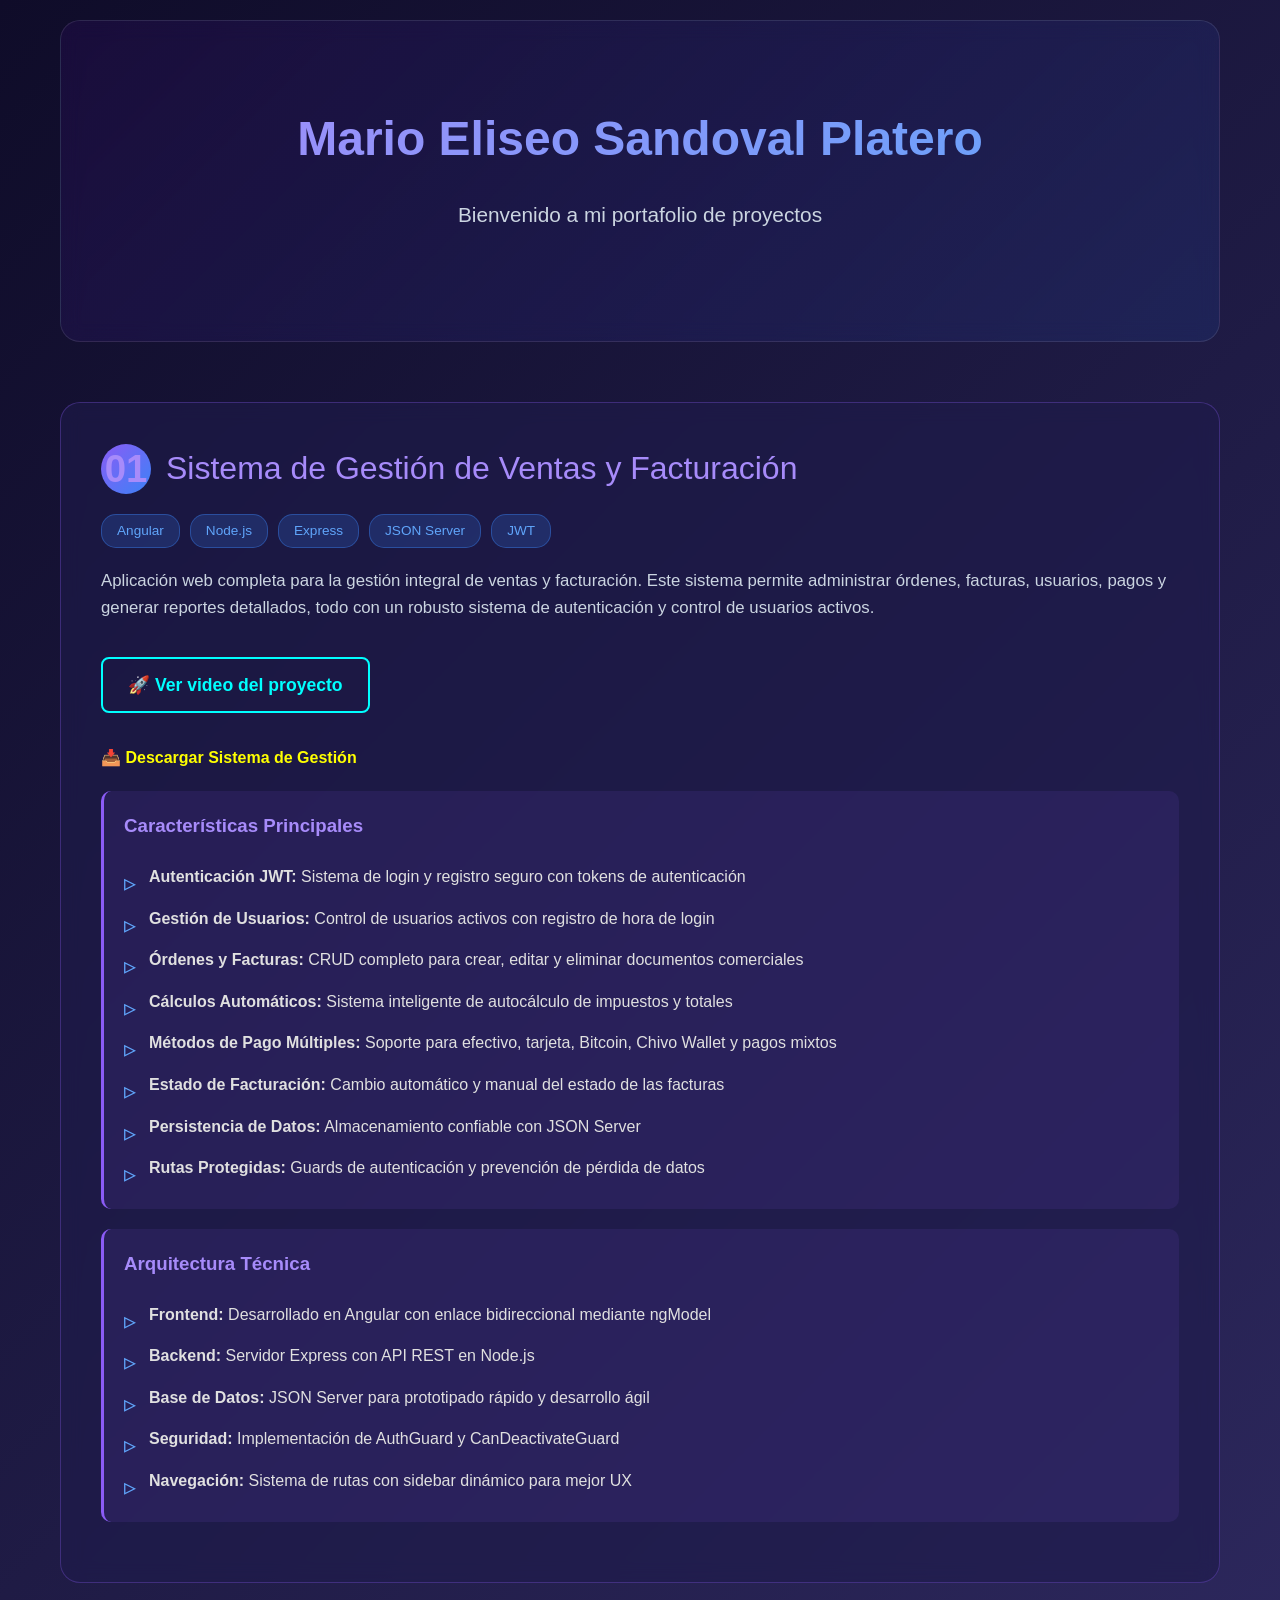
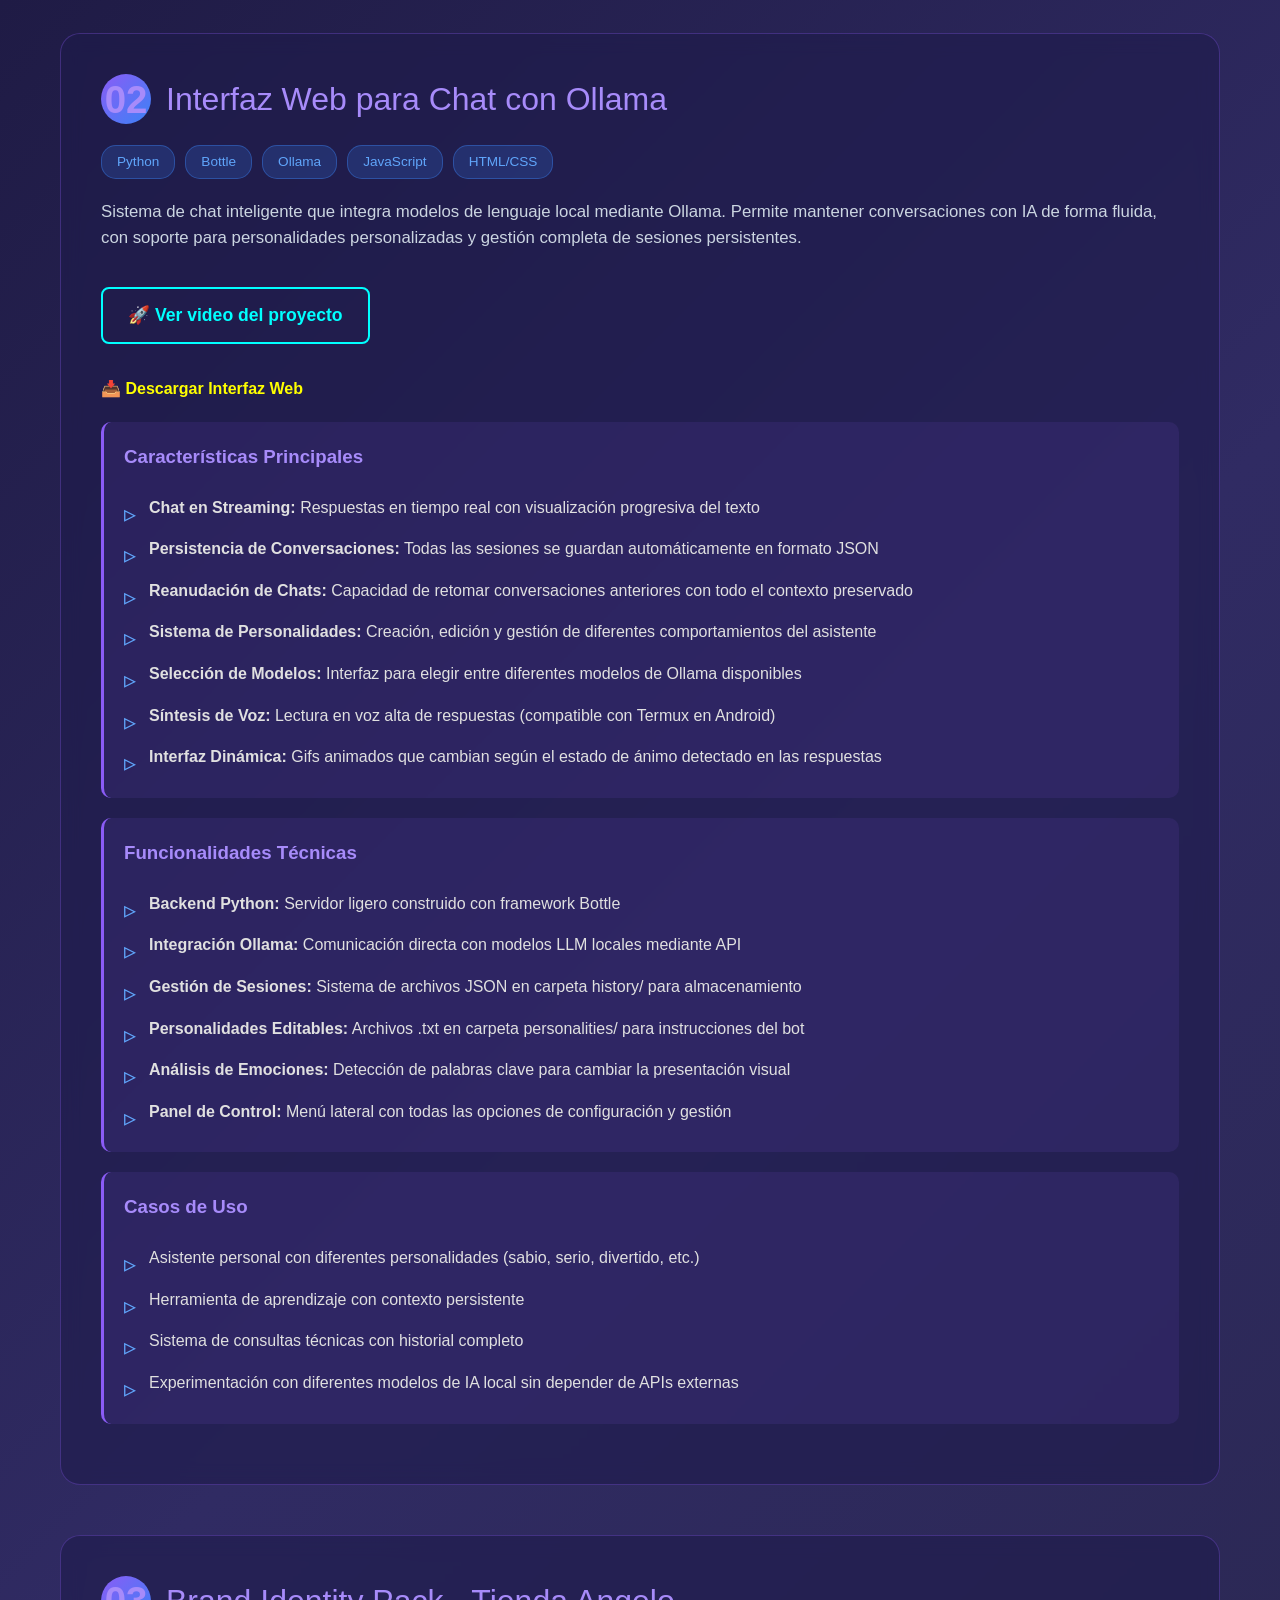
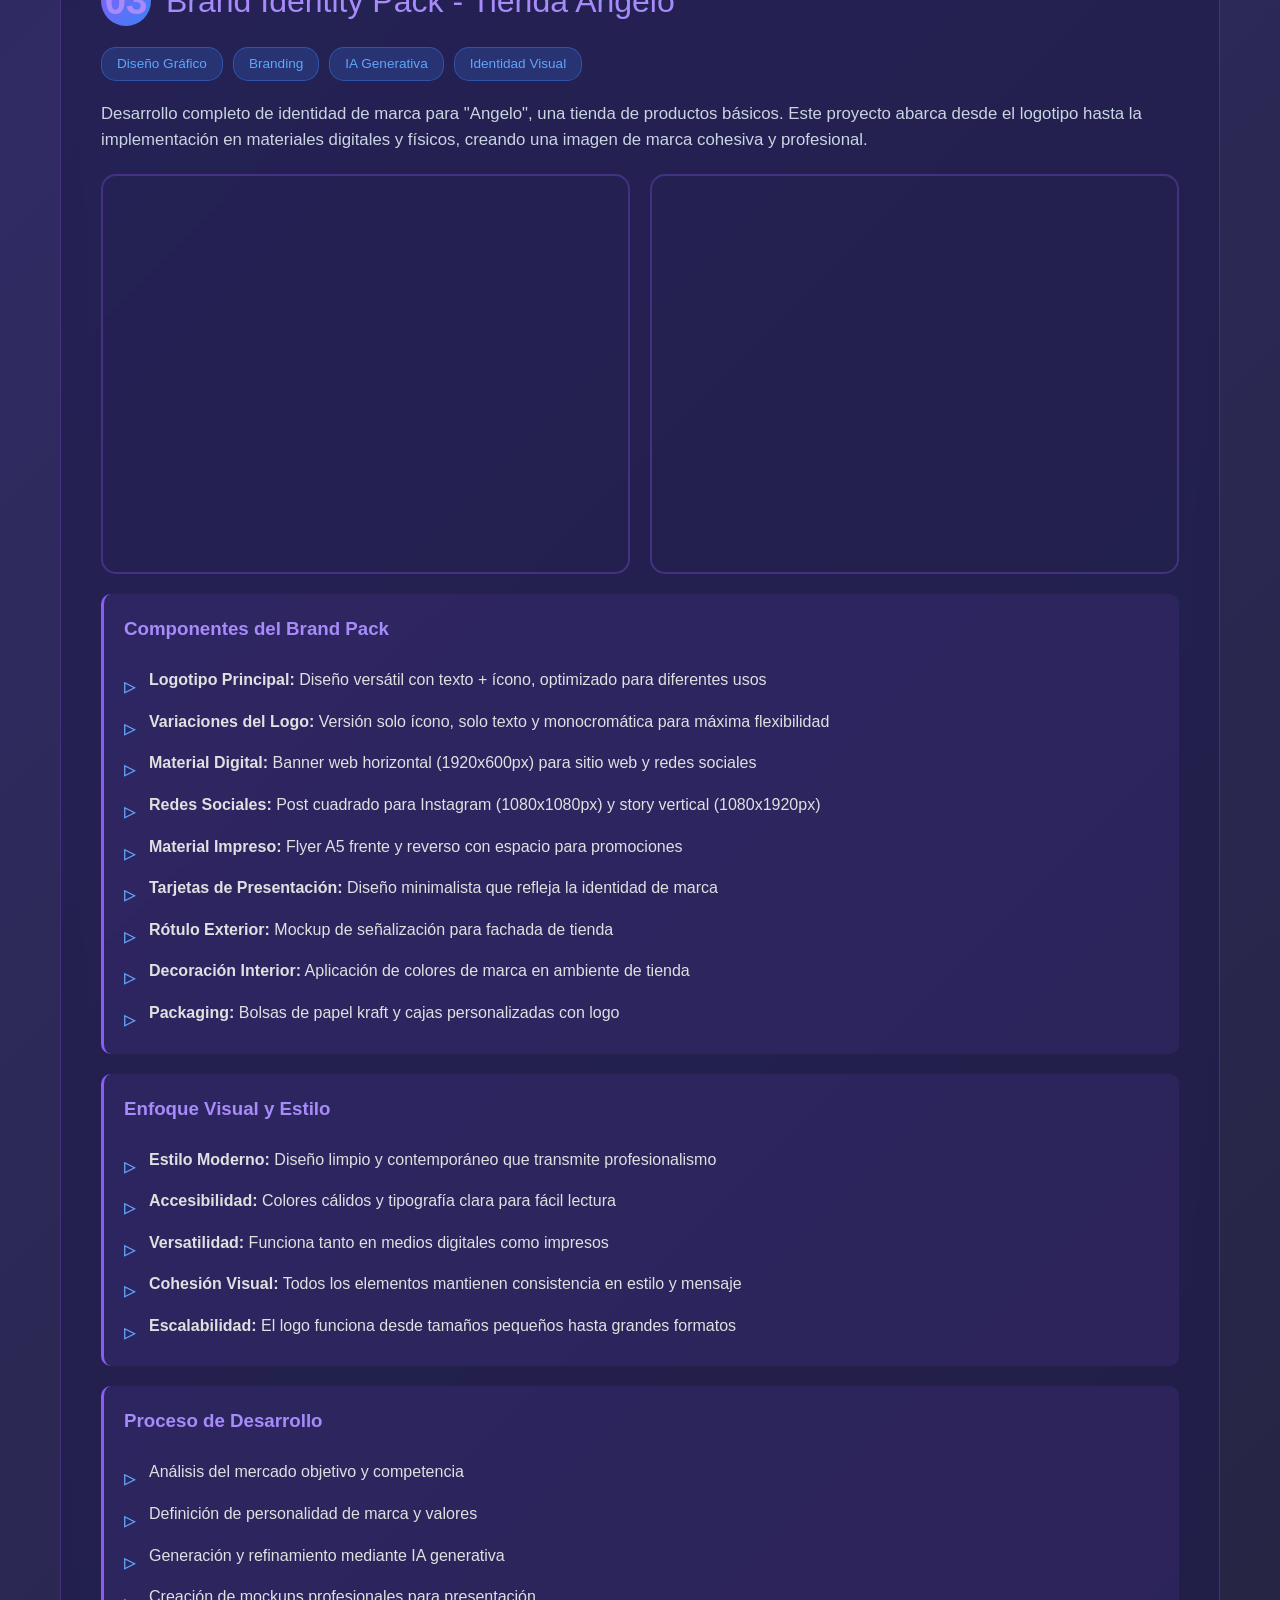
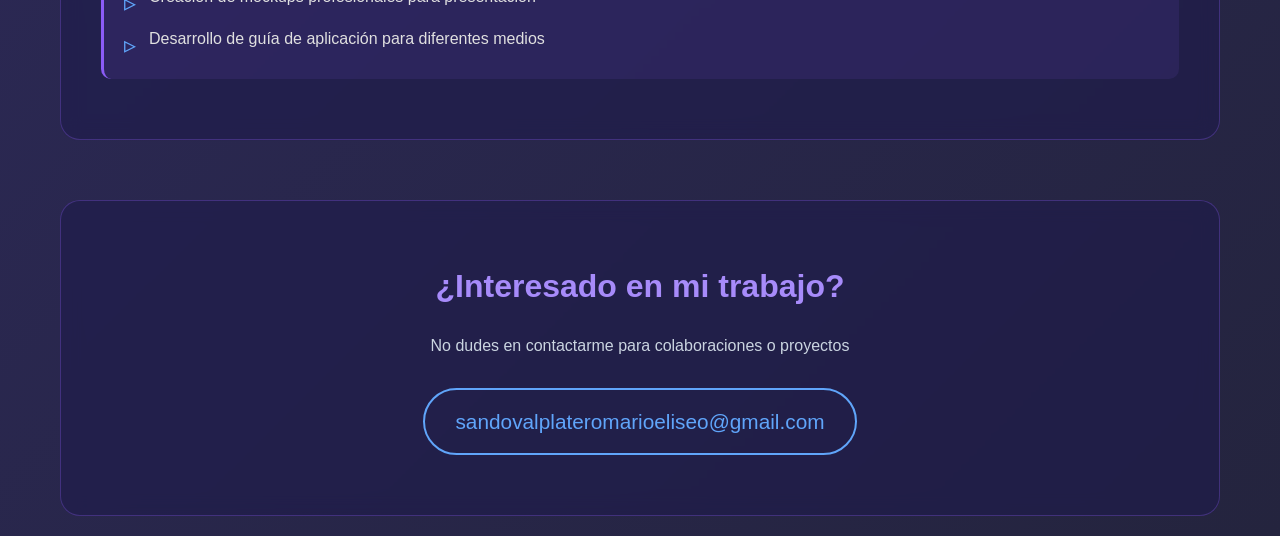
==== index.html @ 42c3b70e "Add files via upload" ====
<!DOCTYPE html>
<html lang="es">
<head>
    <meta charset="UTF-8">
    <meta name="viewport" content="width=device-width, initial-scale=1.0">
    <title>Mario Eliseo Sandoval Platero - Portafolio</title>
    <style>
        * { margin: 0; padding: 0; box-sizing: border-box; }

        body {
            font-family: 'Segoe UI', Tahoma, Geneva, Verdana, sans-serif;
            background: linear-gradient(135deg, #0f0c29, #302b63, #24243e);
            color: #e0e0e0;
            line-height: 1.6;
            overflow-x: hidden;
        }

        .container { max-width: 1200px; margin: 0 auto; padding: 20px; }

        header {
            text-align: center;
            padding: 80px 20px;
            background: linear-gradient(135deg, rgba(106, 17, 203, 0.1), rgba(37, 117, 252, 0.1));
            border-radius: 20px;
            margin-bottom: 60px;
            backdrop-filter: blur(10px);
            border: 1px solid rgba(255, 255, 255, 0.1);
            animation: fadeIn 1s ease;
        }

        h1 {
            font-size: 3em;
            background: linear-gradient(135deg, #a78bfa, #60a5fa);
            -webkit-background-clip: text;
            -webkit-text-fill-color: transparent;
            background-clip: text;
            margin-bottom: 20px;
            animation: slideDown 1s ease;
        }

        .welcome { font-size: 1.3em; color: #cbd5e1; margin-bottom: 30px; }

        .project {
            background: rgba(30, 27, 75, 0.6);
            backdrop-filter: blur(10px);
            border-radius: 20px;
            padding: 40px;
            margin-bottom: 50px;
            border: 1px solid rgba(139, 92, 246, 0.3);
            transition: all 0.5s ease;
            opacity: 0;
            transform: translateY(50px);
            animation: fadeInUp 0.8s ease forwards;
        }

        .project:nth-child(1) { animation-delay: 0.2s; }
        .project:nth-child(2) { animation-delay: 0.4s; }
        .project:nth-child(3) { animation-delay: 0.6s; }

        .project:hover {
            transform: translateY(-10px);
            box-shadow: 0 20px 40px rgba(139, 92, 246, 0.4);
            border-color: rgba(139, 92, 246, 0.6);
        }

        .project-title {
            font-size: 2em;
            color: #a78bfa;
            margin-bottom: 20px;
            display: flex;
            align-items: center;
            gap: 15px;
            flex-wrap: wrap;
        }

        .project-number {
            background: linear-gradient(135deg, #8b5cf6, #3b82f6);
            width: 50px;
            height: 50px;
            border-radius: 50%;
            display: flex;
            align-items: center;
            justify-content: center;
            font-size: 1.2em;
            font-weight: bold;
            flex-shrink: 0;
        }

        .tech-stack { display: flex; gap: 10px; flex-wrap: wrap; margin: 20px 0; }
        .tech-tag {
            background: rgba(59, 130, 246, 0.2);
            color: #60a5fa;
            padding: 5px 15px;
            border-radius: 15px;
            font-size: 0.85em;
            border: 1px solid rgba(59, 130, 246, 0.4);
        }

        .project-description { color: #cbd5e1; margin: 20px 0; font-size: 1.05em; }

        .features {
            background: rgba(139, 92, 246, 0.1);
            border-left: 3px solid #8b5cf6;
            padding: 20px;
            margin: 20px 0;
            border-radius: 10px;
        }

        .features h3 { color: #a78bfa; margin-bottom: 15px; }
        .features ul { list-style: none; padding-left: 0; }
        .features li { padding: 8px 0; padding-left: 25px; position: relative; }
        .features li:before { content: "▹"; position: absolute; left: 0; color: #60a5fa; font-size: 1.5em; }

        /* Botón futurista */
        .btn-futurista {
            display: inline-block;
            margin: 15px 0;
            padding: 12px 25px;
            font-size: 1.1em;
            font-weight: bold;
            color: #0ff;
            background: transparent;
            border: 2px solid #0ff;
            border-radius: 8px;
            cursor: pointer;
            text-decoration: none;
            position: relative;
            overflow: hidden;
            transition: all 0.3s ease;
        }
        .btn-futurista::before {
            content: "";
            position: absolute;
            top: 0; left: -100%;
            width: 100%; height: 100%;
            background: linear-gradient(120deg, transparent, rgba(0,255,255,0.3), transparent);
            transition: 0.5s;
        }
        .btn-futurista:hover::before {
            left: 100%;
        }
        .btn-futurista:hover {
            background: #0ff;
            color: #000;
            box-shadow: 0 0 15px #0ff, 0 0 30px #0ff;
        }

        .descargas {
            margin-top: 10px;
        }
        .descargas a {
            color: #ff0;
            text-decoration: none;
            font-weight: bold;
            display: inline-block;
            margin-right: 15px;
        }
        .descargas a:hover {
            text-decoration: underline;
        }

        .image-gallery {
            display: grid;
            grid-template-columns: repeat(auto-fit, minmax(300px, 1fr));
            gap: 20px;
            margin: 20px 0;
        }

        .image-gallery iframe {
            width: 100%;
            height: 400px;
            border-radius: 15px;
            border: 2px solid rgba(139,92,246,0.3);
            transition: all 0.3s ease;
        }

        .image-gallery iframe:hover {
            border-color: rgba(139, 92, 246, 0.6);
            box-shadow: 0 10px 30px rgba(139, 92, 246, 0.4);
        }

        footer {
            text-align: center;
            padding: 60px 20px;
            background: rgba(30, 27, 75, 0.6);
            backdrop-filter: blur(10px);
            border-radius: 20px;
            margin-top: 60px;
            border: 1px solid rgba(139, 92, 246, 0.3);
        }

        .contact-title { font-size: 2em; color: #a78bfa; margin-bottom: 20px; }
        .email {
            font-size: 1.3em;
            color: #60a5fa;
            text-decoration: none;
            padding: 15px 30px;
            border: 2px solid #60a5fa;
            border-radius: 50px;
            display: inline-block;
            transition: all 0.3s ease;
            word-break: break-word;
        }
        .email:hover {
            background: rgba(59, 130, 246, 0.2);
            transform: scale(1.05);
            box-shadow: 0 10px 30px rgba(59, 130, 246, 0.4);
        }

        @keyframes fadeIn { from { opacity: 0; } to { opacity: 1; } }
        @keyframes slideDown { from { opacity: 0; transform: translateY(-30px); } to { opacity: 1; transform: translateY(0); } }
        @keyframes fadeInUp { to { opacity: 1; transform: translateY(0); } }

        @media (max-width: 768px) {
            h1 { font-size: 2em; }
            .welcome { font-size: 1.1em; }
            .project { padding: 25px; }
            .project-title { font-size: 1.5em; }
            .container { padding: 10px; }
            header { padding: 50px 15px; }
            .features { padding: 15px; }
            .image-gallery { grid-template-columns: 1fr; }
            .image-gallery iframe { height: 300px; }
            .video-container.vertical { max-width: 100%; padding-bottom: 177%; }
            .email { font-size: 1em; padding: 12px 20px; }
        }

        @media (max-width: 480px) {
            h1 { font-size: 1.5em; }
            .project-title { font-size: 1.2em; }
            .project-number { width: 40px; height: 40px; font-size: 1em; }
        }
    </style>
</head>
<body>
    <div class="container">
        <header>
            <h1>Mario Eliseo Sandoval Platero</h1>
            <p class="welcome">Bienvenido a mi portafolio de proyectos</p>
        </header>

        <!-- Proyecto 1: Sistema de Gestión -->
        <div class="project">
            <div class="project-title">
                <div class="project-number">01</div>
                Sistema de Gestión de Ventas y Facturación
            </div>
            
            <div class="tech-stack">
                <span class="tech-tag">Angular</span>
                <span class="tech-tag">Node.js</span>
                <span class="tech-tag">Express</span>
                <span class="tech-tag">JSON Server</span>
                <span class="tech-tag">JWT</span>
            </div>

            <p class="project-description">
                Aplicación web completa para la gestión integral de ventas y facturación. Este sistema permite administrar órdenes, facturas, usuarios, pagos y generar reportes detallados, todo con un robusto sistema de autenticación y control de usuarios activos.
            </p>

            <!-- Botón en lugar del iframe -->
            <a class="btn-futurista" href="https://drive.google.com/file/d/1HEgfED-ydiEruk10kEmybLsoFGbaCSPh/view?usp=sharin" target="_blank">🚀 Ver video del proyecto</a>
            
            <!-- Links de descarga -->
            <div class="descargas">
                <a href="https://drive.google.com/file/d/19r55gZlAoRkpBxLS4dbb3_-P5jqhrxm3/view?usp=sharing" target="_blank">📥 Descargar Sistema de Gestión</a>
            </div>

            <div class="features">
                <h3>Características Principales</h3>
                <ul>
                    <li><strong>Autenticación JWT:</strong> Sistema de login y registro seguro con tokens de autenticación</li>
                    <li><strong>Gestión de Usuarios:</strong> Control de usuarios activos con registro de hora de login</li>
                    <li><strong>Órdenes y Facturas:</strong> CRUD completo para crear, editar y eliminar documentos comerciales</li>
                    <li><strong>Cálculos Automáticos:</strong> Sistema inteligente de autocálculo de impuestos y totales</li>
                    <li><strong>Métodos de Pago Múltiples:</strong> Soporte para efectivo, tarjeta, Bitcoin, Chivo Wallet y pagos mixtos</li>
                    <li><strong>Estado de Facturación:</strong> Cambio automático y manual del estado de las facturas</li>
                    <li><strong>Persistencia de Datos:</strong> Almacenamiento confiable con JSON Server</li>
                    <li><strong>Rutas Protegidas:</strong> Guards de autenticación y prevención de pérdida de datos</li>
                </ul>
            </div>

            <div class="features">
                <h3>Arquitectura Técnica</h3>
                <ul>
                    <li><strong>Frontend:</strong> Desarrollado en Angular con enlace bidireccional mediante ngModel</li>
                    <li><strong>Backend:</strong> Servidor Express con API REST en Node.js</li>
                    <li><strong>Base de Datos:</strong> JSON Server para prototipado rápido y desarrollo ágil</li>
                    <li><strong>Seguridad:</strong> Implementación de AuthGuard y CanDeactivateGuard</li>
                    <li><strong>Navegación:</strong> Sistema de rutas con sidebar dinámico para mejor UX</li>
                </ul>
            </div>
        </div>

        <!-- Proyecto 2: Chat Ollama -->
        <div class="project">
            <div class="project-title">
                <div class="project-number">02</div>
                Interfaz Web para Chat con Ollama
            </div>
            
            <div class="tech-stack">
                <span class="tech-tag">Python</span>
                <span class="tech-tag">Bottle</span>
                <span class="tech-tag">Ollama</span>
                <span class="tech-tag">JavaScript</span>
                <span class="tech-tag">HTML/CSS</span>
            </div>

            <p class="project-description">
                Sistema de chat inteligente que integra modelos de lenguaje local mediante Ollama. Permite mantener conversaciones con IA de forma fluida, con soporte para personalidades personalizadas y gestión completa de sesiones persistentes.
            </p>

            <!-- Botón en lugar del iframe -->
            <a class="btn-futurista" href="https://drive.google.com/file/d/11AijV8lp3JU_jt2fWqKUfAqRS3E4A_nB/view?usp=sharing" target="_blank">🚀 Ver video del proyecto</a>
            
            <!-- Links de descarga -->
            <div class="descargas">
                <a href="https://drive.google.com/file/d/169qLoVCvbGtehIEhOp0trlRzZ5Bl8zSf/view?usp=sharing" target="_blank">📥 Descargar Interfaz Web</a>
            </div>

            <div class="features">
                <h3>Características Principales</h3>
                <ul>
                    <li><strong>Chat en Streaming:</strong> Respuestas en tiempo real con visualización progresiva del texto</li>
                    <li><strong>Persistencia de Conversaciones:</strong> Todas las sesiones se guardan automáticamente en formato JSON</li>
                    <li><strong>Reanudación de Chats:</strong> Capacidad de retomar conversaciones anteriores con todo el contexto preservado</li>
                    <li><strong>Sistema de Personalidades:</strong> Creación, edición y gestión de diferentes comportamientos del asistente</li>
                    <li><strong>Selección de Modelos:</strong> Interfaz para elegir entre diferentes modelos de Ollama disponibles</li>
                    <li><strong>Síntesis de Voz:</strong> Lectura en voz alta de respuestas (compatible con Termux en Android)</li>
                    <li><strong>Interfaz Dinámica:</strong> Gifs animados que cambian según el estado de ánimo detectado en las respuestas</li>
                </ul>
            </div>

            <div class="features">
                <h3>Funcionalidades Técnicas</h3>
                <ul>
                    <li><strong>Backend Python:</strong> Servidor ligero construido con framework Bottle</li>
                    <li><strong>Integración Ollama:</strong> Comunicación directa con modelos LLM locales mediante API</li>
                    <li><strong>Gestión de Sesiones:</strong> Sistema de archivos JSON en carpeta history/ para almacenamiento</li>
                    <li><strong>Personalidades Editables:</strong> Archivos .txt en carpeta personalities/ para instrucciones del bot</li>
                    <li><strong>Análisis de Emociones:</strong> Detección de palabras clave para cambiar la presentación visual</li>
                    <li><strong>Panel de Control:</strong> Menú lateral con todas las opciones de configuración y gestión</li>
                </ul>
            </div>

            <div class="features">
                <h3>Casos de Uso</h3>
                <ul>
                    <li>Asistente personal con diferentes personalidades (sabio, serio, divertido, etc.)</li>
                    <li>Herramienta de aprendizaje con contexto persistente</li>
                    <li>Sistema de consultas técnicas con historial completo</li>
                    <li>Experimentación con diferentes modelos de IA local sin depender de APIs externas</li>
                </ul>
            </div>
        </div>

      

 <!-- Proyecto 3: Diseño Gráfico -->
        <div class="project">
            <div class="project-title">
                <div class="project-number">03</div>
                Brand Identity Pack - Tienda Angelo
            </div>
            
            <div class="tech-stack">
                <span class="tech-tag">Diseño Gráfico</span>
                <span class="tech-tag">Branding</span>
                <span class="tech-tag">IA Generativa</span>
                <span class="tech-tag">Identidad Visual</span>
            </div>

            <p class="project-description">
                Desarrollo completo de identidad de marca para "Angelo", una tienda de productos básicos. Este proyecto abarca desde el logotipo hasta la implementación en materiales digitales y físicos, creando una imagen de marca cohesiva y profesional.
            </p>

            <div class="image-gallery">
                <iframe src="https://drive.google.com/file/d/1usSLMI8wKyMws1UPAIBjp4osnd-aIZVU/preview"
                        allow="autoplay"></iframe>
                <iframe src="https://drive.google.com/file/d/1zKB22_pzS2fNJMBDoM3VSrEYqw156NL8/preview"
                        allow="autoplay"></iframe>
            </div>

            <div class="features">
                <h3>Componentes del Brand Pack</h3>
                <ul>
                    <li><strong>Logotipo Principal:</strong> Diseño versátil con texto + ícono, optimizado para diferentes usos</li>
                    <li><strong>Variaciones del Logo:</strong> Versión solo ícono, solo texto y monocromática para máxima flexibilidad</li>
                    <li><strong>Material Digital:</strong> Banner web horizontal (1920x600px) para sitio web y redes sociales</li>
                    <li><strong>Redes Sociales:</strong> Post cuadrado para Instagram (1080x1080px) y story vertical (1080x1920px)</li>
                    <li><strong>Material Impreso:</strong> Flyer A5 frente y reverso con espacio para promociones</li>
                    <li><strong>Tarjetas de Presentación:</strong> Diseño minimalista que refleja la identidad de marca</li>
                    <li><strong>Rótulo Exterior:</strong> Mockup de señalización para fachada de tienda</li>
                    <li><strong>Decoración Interior:</strong> Aplicación de colores de marca en ambiente de tienda</li>
                    <li><strong>Packaging:</strong> Bolsas de papel kraft y cajas personalizadas con logo</li>
                </ul>
            </div>

            <div class="features">
                <h3>Enfoque Visual y Estilo</h3>
                <ul>
                    <li><strong>Estilo Moderno:</strong> Diseño limpio y contemporáneo que transmite profesionalismo</li>
                    <li><strong>Accesibilidad:</strong> Colores cálidos y tipografía clara para fácil lectura</li>
                    <li><strong>Versatilidad:</strong> Funciona tanto en medios digitales como impresos</li>
                    <li><strong>Cohesión Visual:</strong> Todos los elementos mantienen consistencia en estilo y mensaje</li>
                    <li><strong>Escalabilidad:</strong> El logo funciona desde tamaños pequeños hasta grandes formatos</li>
                </ul>
            </div>

            <div class="features">
                <h3>Proceso de Desarrollo</h3>
                <ul>
                    <li>Análisis del mercado objetivo y competencia</li>
                    <li>Definición de personalidad de marca y valores</li>
                    <li>Generación y refinamiento mediante IA generativa</li>
                    <li>Creación de mockups profesionales para presentación</li>
                    <li>Desarrollo de guía de aplicación para diferentes medios</li>
                </ul>
            </div>
        </div>

        <footer>
            <h2 class="contact-title">¿Interesado en mi trabajo?</h2>
            <p style="color: #cbd5e1; margin-bottom: 30px;">No dudes en contactarme para colaboraciones o proyectos</p>
            <a href="mailto:sandovalplateromarioeliseo@gmail.com" class="email">
                sandovalplateromarioeliseo@gmail.com
            </a>
        </footer>
    </div>
</body>
</html>
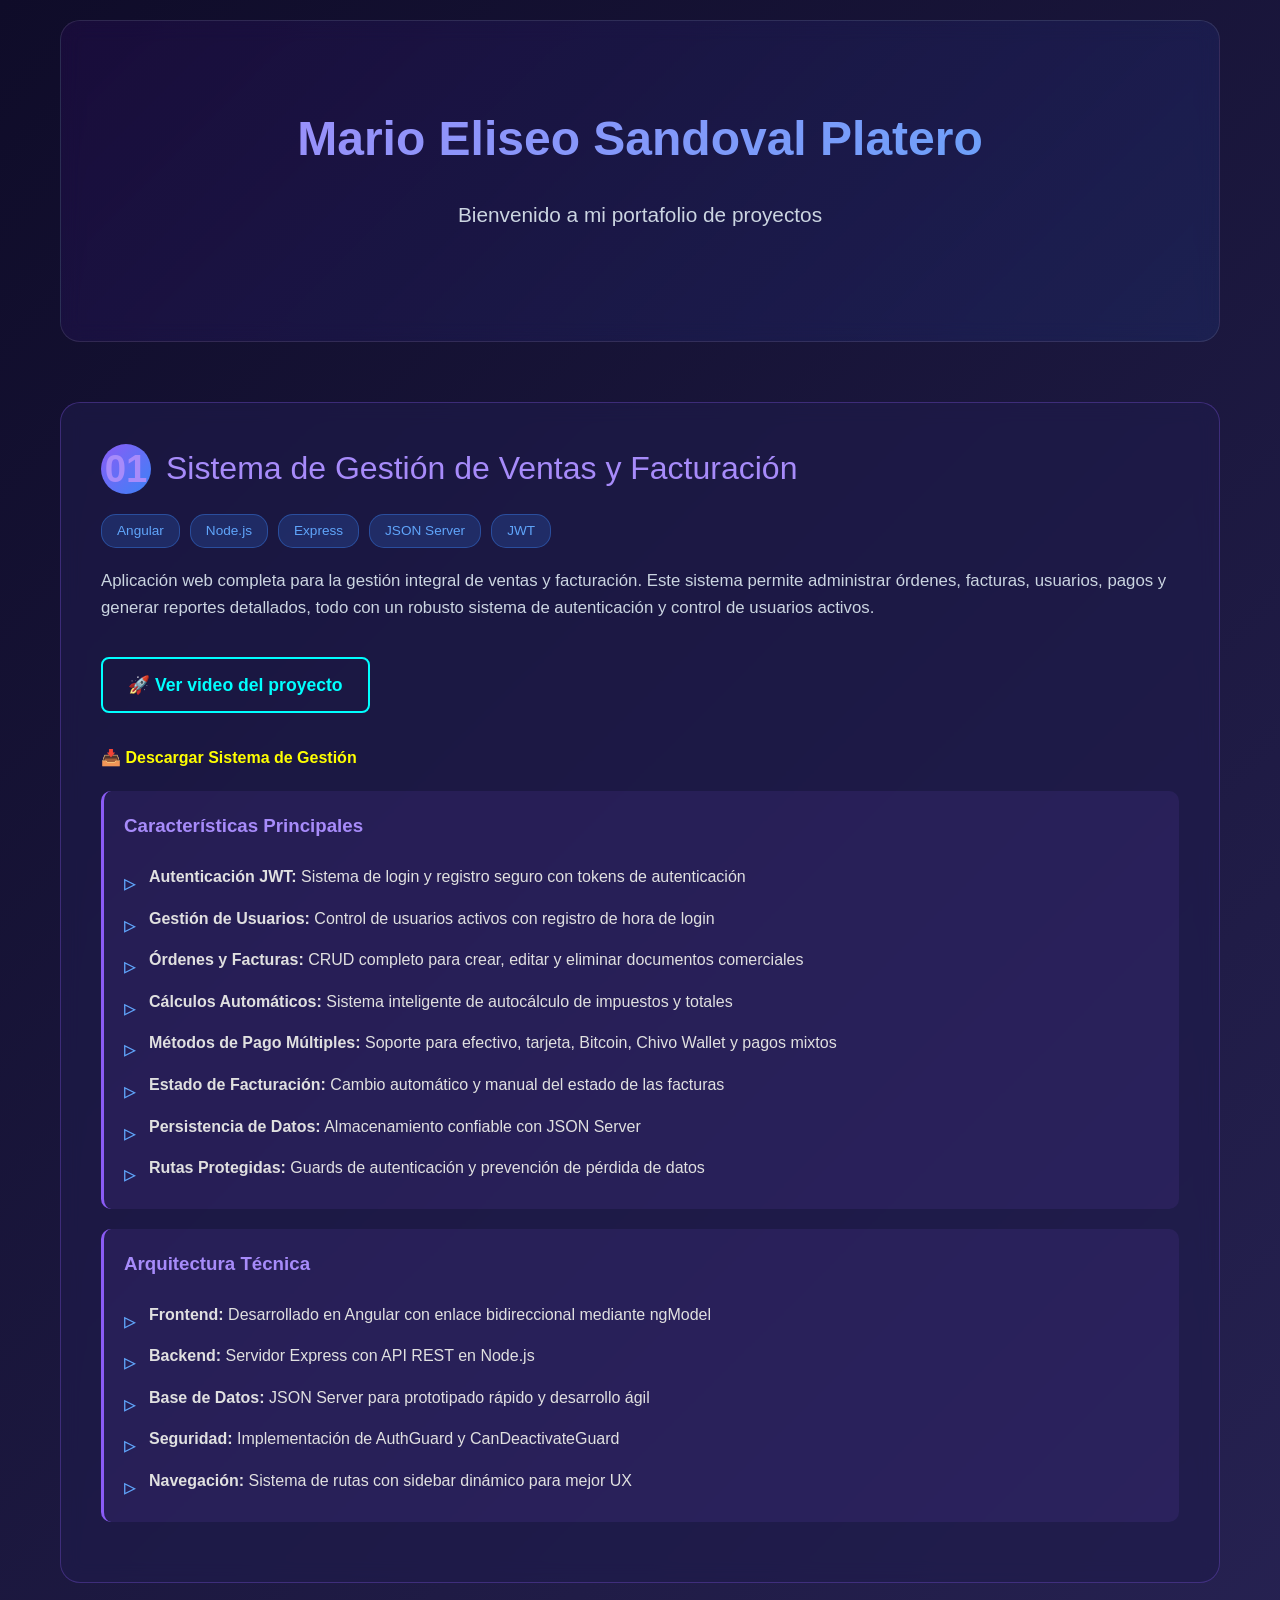
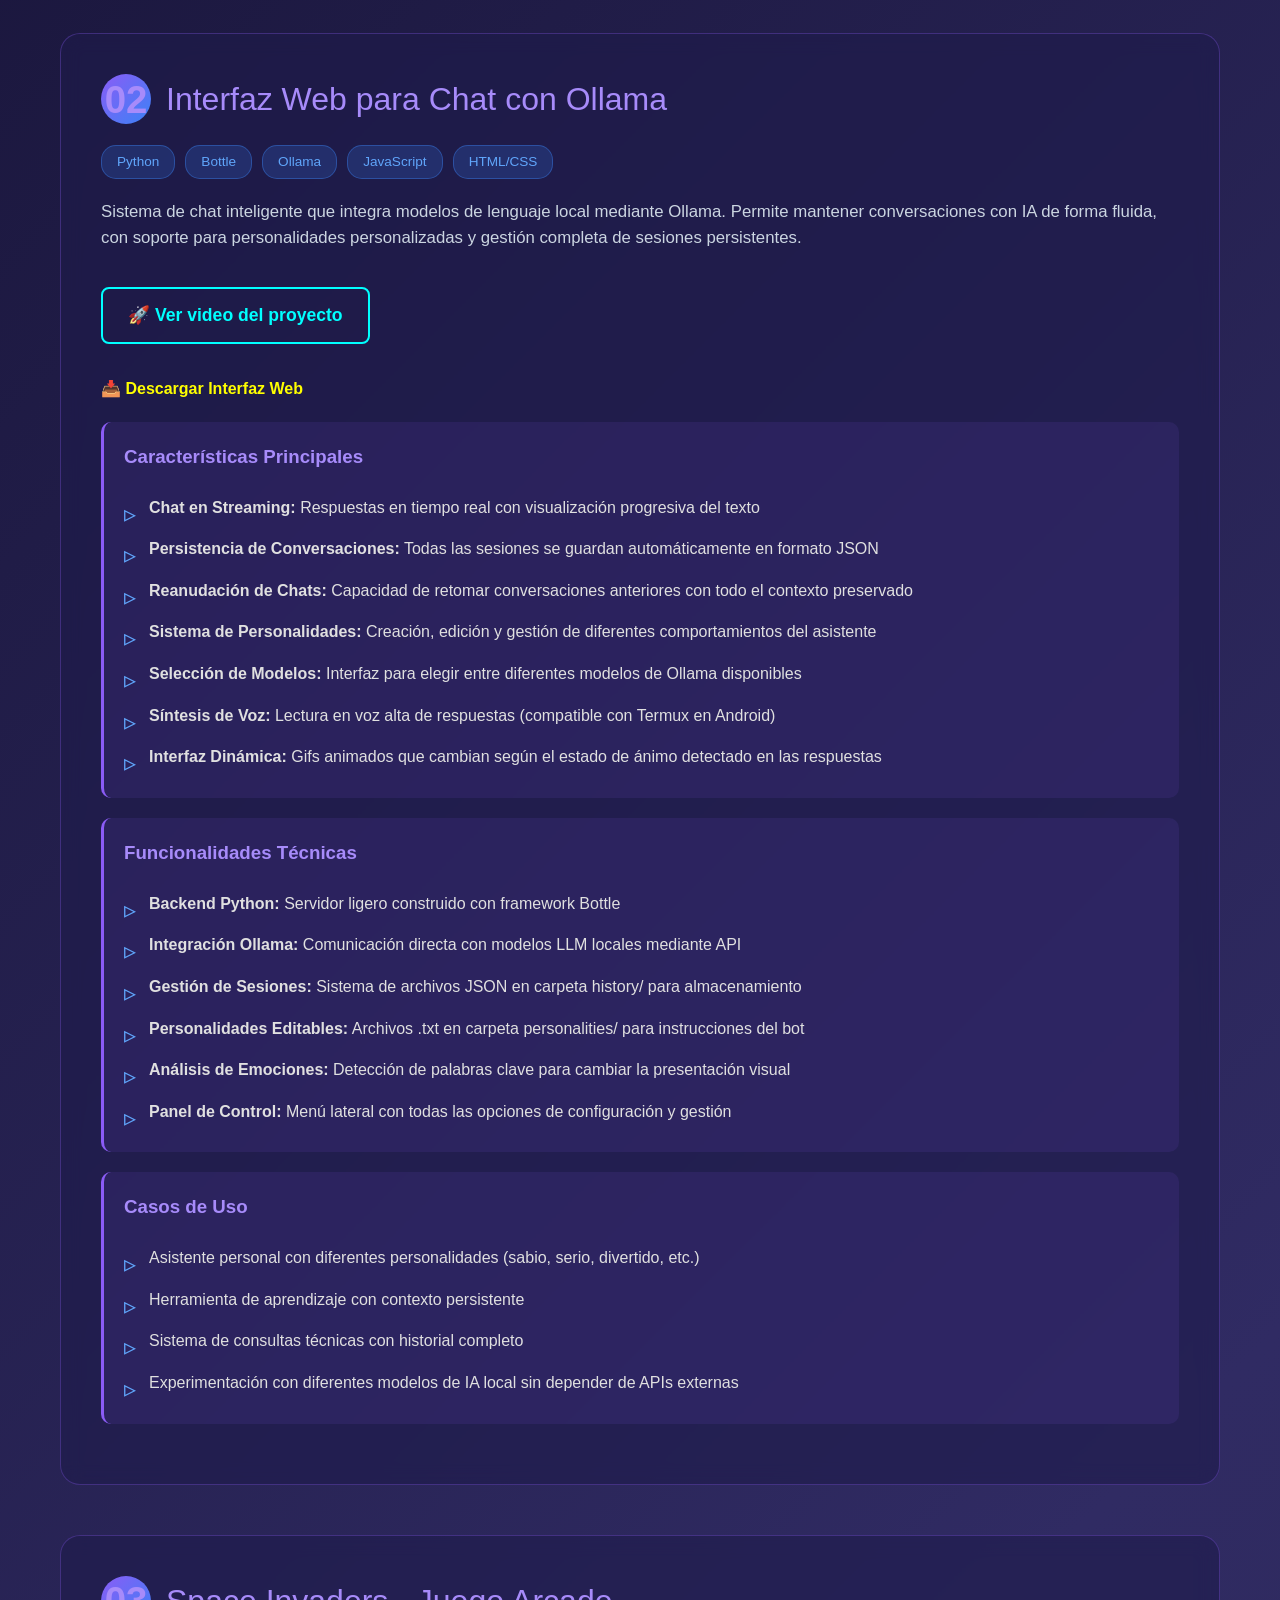
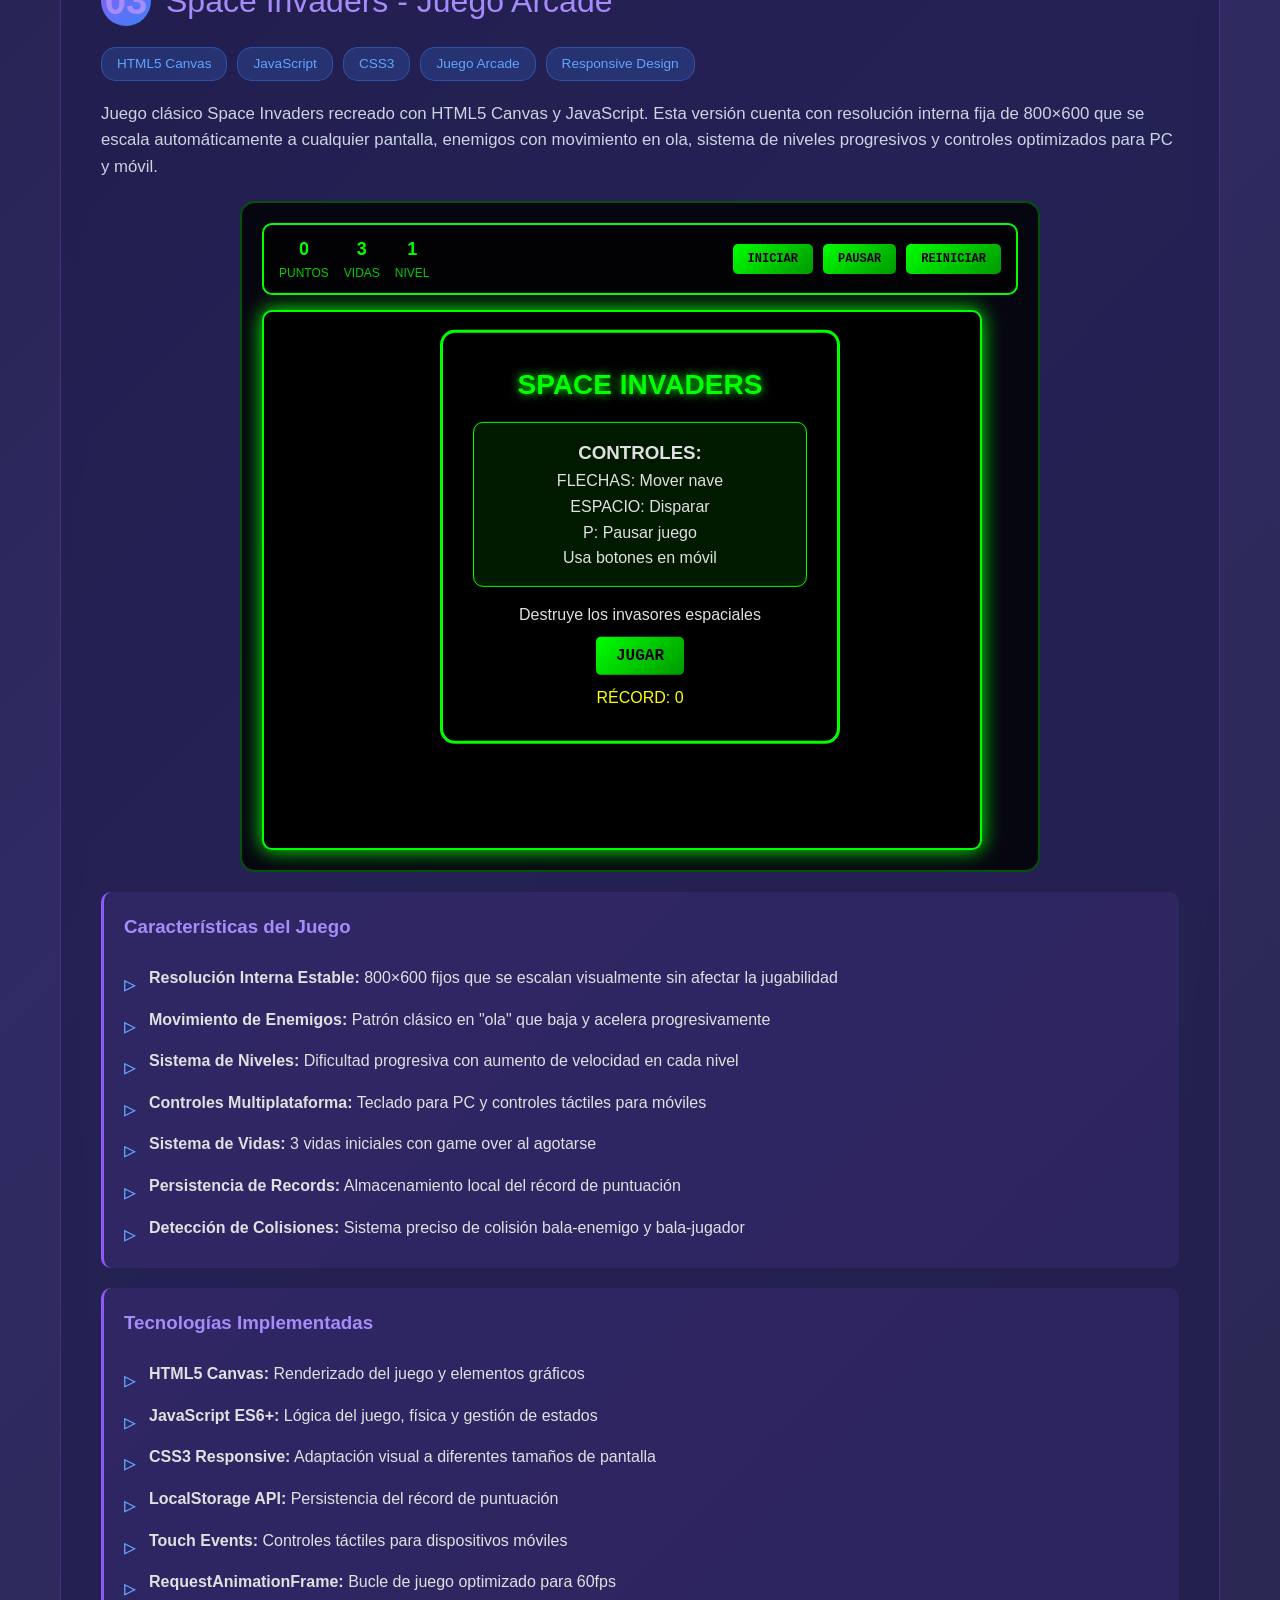
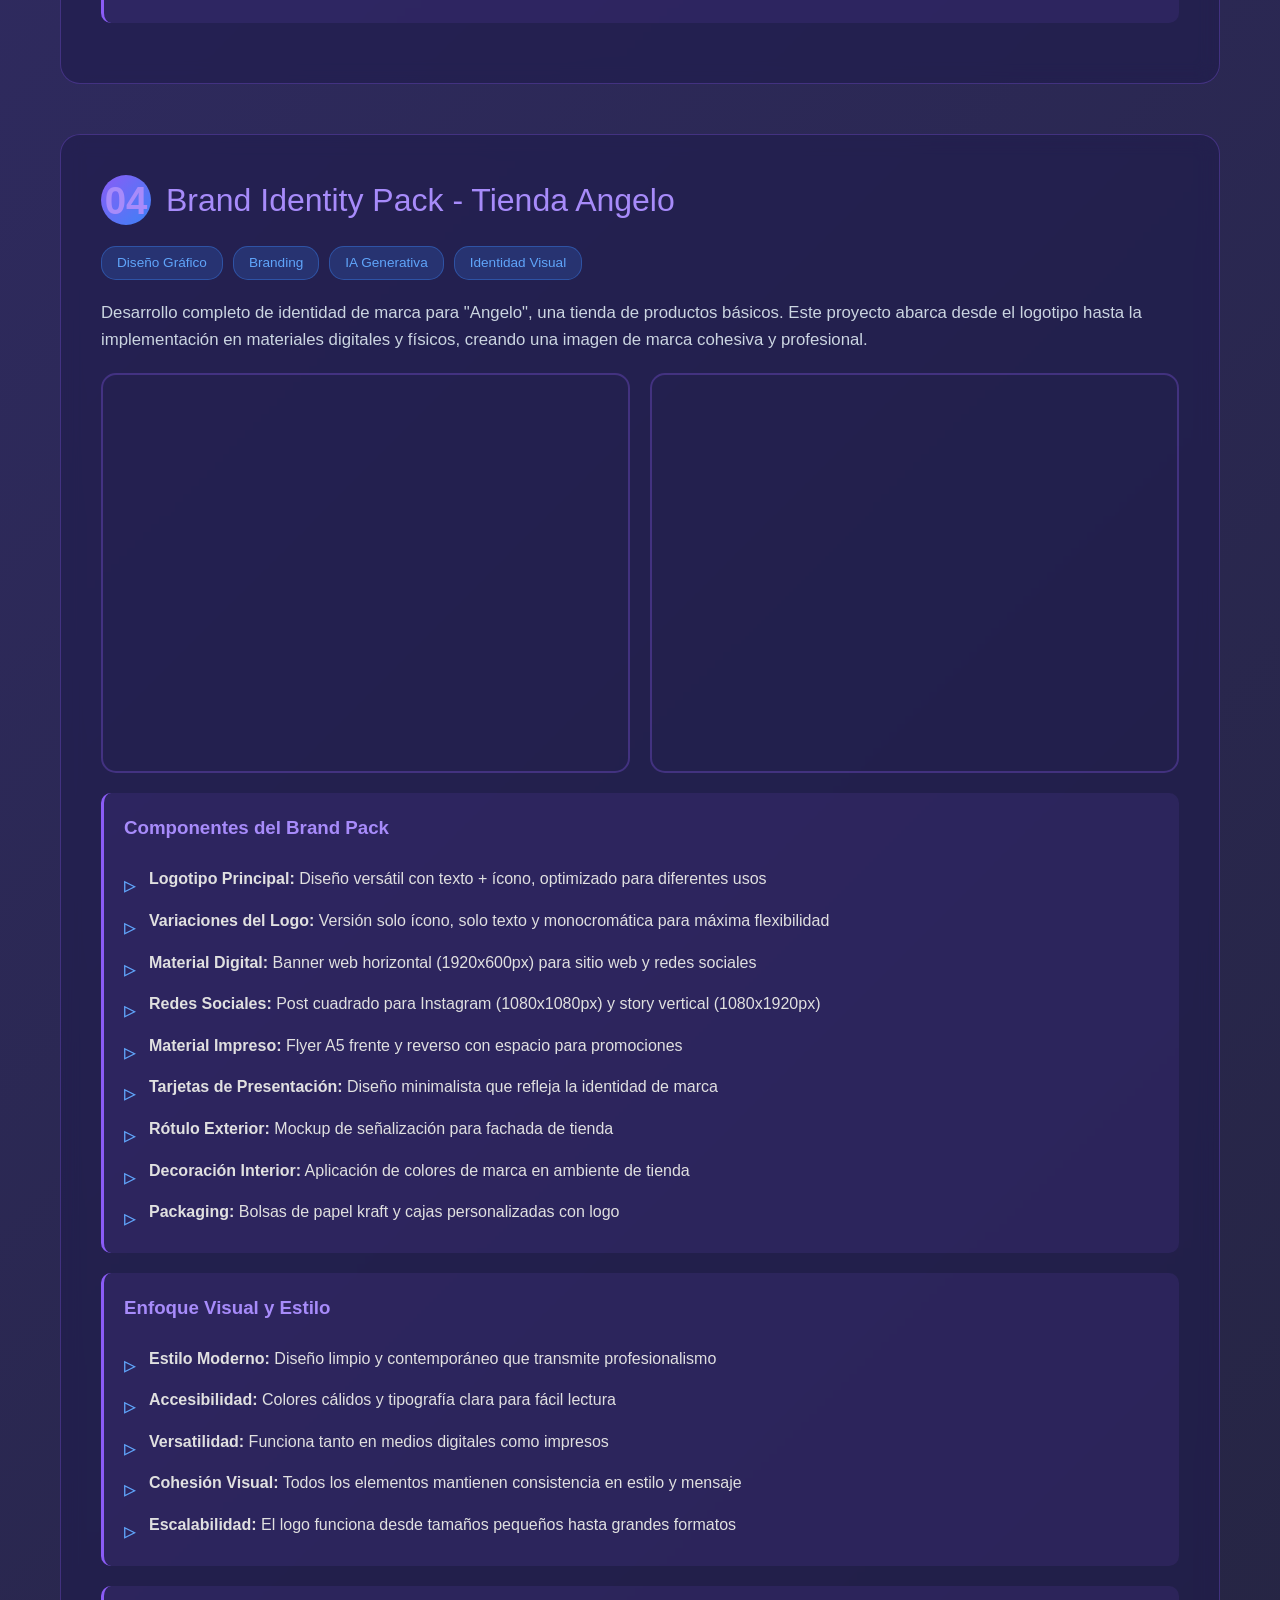
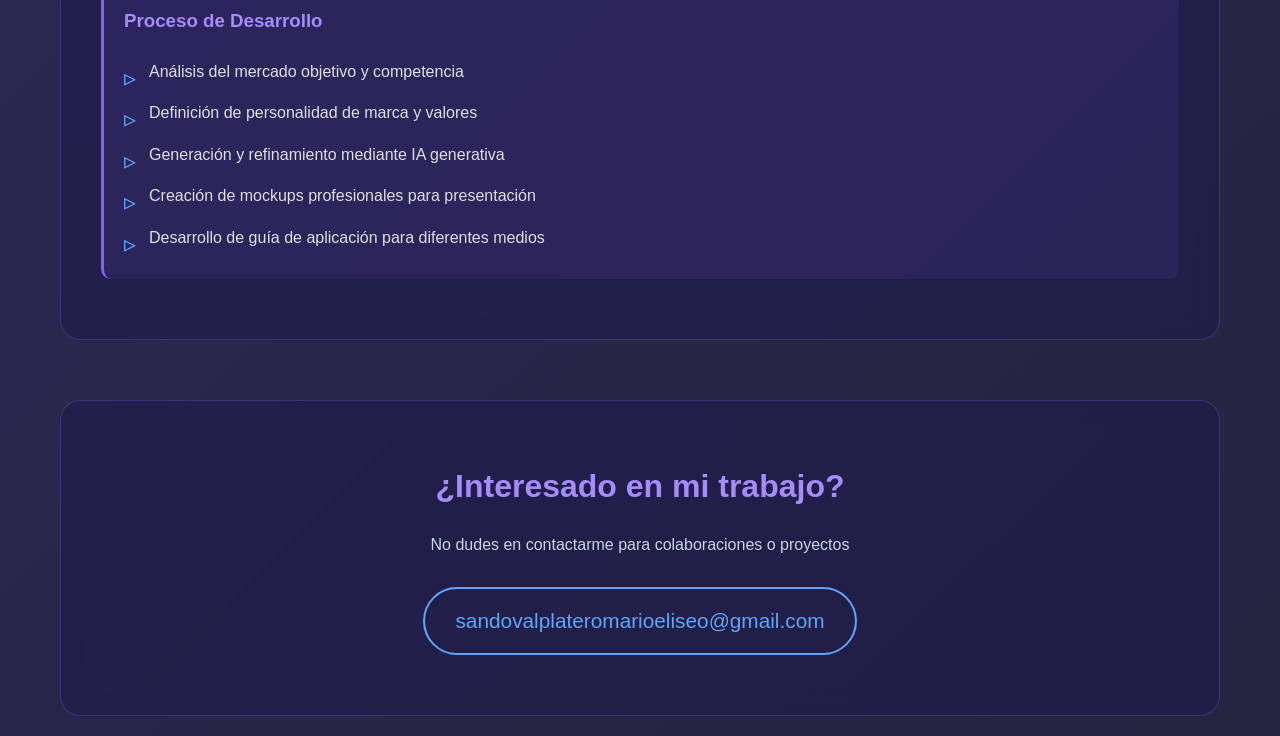
==== commit c39acfe3: "Update index.html" ====
--- a/index.html
+++ b/index.html
@@ -56,6 +56,7 @@
         .project:nth-child(1) { animation-delay: 0.2s; }
         .project:nth-child(2) { animation-delay: 0.4s; }
         .project:nth-child(3) { animation-delay: 0.6s; }
+        .project:nth-child(4) { animation-delay: 0.8s; }
 
         .project:hover {
             transform: translateY(-10px);
@@ -179,6 +180,121 @@
             box-shadow: 0 10px 30px rgba(139, 92, 246, 0.4);
         }
 
+        /* Estilos para el juego Space Invaders */
+        .game-container { 
+            position: relative; 
+            margin: 20px auto; 
+            width: 100%; 
+            max-width: 800px; 
+            background: rgba(0, 0, 0, 0.8);
+            border-radius: 15px;
+            padding: 20px;
+            border: 2px solid rgba(0, 255, 0, 0.3);
+        }
+
+        #gameCanvas {
+            display: block;
+            width: 100%;
+            height: auto;
+            max-height: 60vh;
+            border: 2px solid #00ff00;
+            border-radius: 10px;
+            background: #000;
+            box-shadow: 0 0 20px #00ff00;
+        }
+
+        .game-ui {
+            display: flex;
+            justify-content: space-between;
+            width: 100%;
+            margin-bottom: 15px;
+            padding: 10px 15px;
+            background: rgba(0, 0, 0, 0.7);
+            border: 2px solid #00ff00;
+            border-radius: 10px;
+            font-size: 14px;
+        }
+
+        .stats { display: flex; gap: 15px; }
+        .stat { text-align: center; }
+        .stat-value { font-size: 18px; font-weight: bold; color: #00ff00; }
+        .stat-label { font-size: 12px; color: #00ff00; opacity: 0.8; }
+
+        .game-controls { display: flex; gap: 10px; align-items: center; }
+
+        .game-btn {
+            background: linear-gradient(135deg, #00ff00, #009900);
+            border: none;
+            color: #000;
+            padding: 8px 15px;
+            border-radius: 5px;
+            font-family: 'Courier New', monospace;
+            font-weight: bold;
+            cursor: pointer;
+            transition: all .3s;
+            font-size: 12px;
+        }
+
+        .game-btn:hover { transform: translateY(-2px); }
+        .game-btn:active { transform: translateY(0); }
+
+        .mobile-controls {
+            display: none;
+            position: relative;
+            justify-content: space-between;
+            padding: 15px 0;
+            margin-top: 10px;
+        }
+
+        .mobile-btn {
+            width: 60px;
+            height: 60px;
+            border-radius: 50%;
+            background: rgba(0, 255, 0, 0.3);
+            border: 2px solid #00ff00;
+            color: #00ff00;
+            font-size: 20px;
+            display: flex;
+            align-items: center;
+            justify-content: center;
+            touch-action: manipulation;
+        }
+
+        .mobile-shoot { background: rgba(255, 0, 0, 0.3); border: 2px solid #ff4444; color: #ff4444; }
+
+        .game-screen {
+            position: absolute;
+            top: 50%;
+            left: 50%;
+            transform: translate(-50%, -50%);
+            background: rgba(0, 0, 0, 0.95);
+            padding: 30px;
+            border: 3px solid #00ff00;
+            border-radius: 15px;
+            text-align: center;
+            z-index: 10;
+            width: 90%;
+            max-width: 400px;
+        }
+
+        #gameStartScreen { display: block; }
+        #gameOverScreen { display: none; }
+
+        .game-title {
+            color: #00ff00;
+            font-size: 28px;
+            margin-bottom: 15px;
+            text-shadow: 0 0 10px #00ff00;
+        }
+
+        .game-instructions {
+            margin: 15px 0;
+            padding: 15px;
+            background: rgba(0, 255, 0, 0.1);
+            border-radius: 10px;
+            border: 1px solid #00ff00;
+        }
+
         footer {
             text-align: center;
             padding: 60px 20px;
@@ -221,14 +337,18 @@
             .features { padding: 15px; }
             .image-gallery { grid-template-columns: 1fr; }
             .image-gallery iframe { height: 300px; }
-            .video-container.vertical { max-width: 100%; padding-bottom: 177%; }
             .email { font-size: 1em; padding: 12px 20px; }
+            .mobile-controls { display: flex; }
+            .game-title { font-size: 24px; }
+            .game-screen { padding: 20px; }
         }
 
         @media (max-width: 480px) {
             h1 { font-size: 1.5em; }
             .project-title { font-size: 1.2em; }
             .project-number { width: 40px; height: 40px; font-size: 1em; }
+            .mobile-btn { width: 50px; height: 50px; font-size: 18px; }
+            .game-btn { padding: 6px 12px; font-size: 11px; }
         }
     </style>
 </head>
@@ -355,12 +475,100 @@
             </div>
         </div>
 
-      
-
- <!-- Proyecto 3: Diseño Gráfico -->
+        <!-- Proyecto 3: Space Invaders -->
         <div class="project">
             <div class="project-title">
                 <div class="project-number">03</div>
+                Space Invaders - Juego Arcade
+            </div>
+            
+            <div class="tech-stack">
+                <span class="tech-tag">HTML5 Canvas</span>
+                <span class="tech-tag">JavaScript</span>
+                <span class="tech-tag">CSS3</span>
+                <span class="tech-tag">Juego Arcade</span>
+                <span class="tech-tag">Responsive Design</span>
+            </div>
+
+            <p class="project-description">
+                Juego clásico Space Invaders recreado con HTML5 Canvas y JavaScript. Esta versión cuenta con resolución interna fija de 800×600 que se escala automáticamente a cualquier pantalla, enemigos con movimiento en ola, sistema de niveles progresivos y controles optimizados para PC y móvil.
+            </p>
+
+            <!-- Contenedor del juego -->
+            <div class="game-container">
+                <div class="game-ui">
+                    <div class="stats">
+                        <div class="stat"><div class="stat-value" id="score">0</div><div class="stat-label">PUNTOS</div></div>
+                        <div class="stat"><div class="stat-value" id="lives">3</div><div class="stat-label">VIDAS</div></div>
+                        <div class="stat"><div class="stat-value" id="level">1</div><div class="stat-label">NIVEL</div></div>
+                    </div>
+                    <div class="game-controls">
+                        <button class="game-btn" id="startBtn">INICIAR</button>
+                        <button class="game-btn" id="pauseBtn">PAUSAR</button>
+                        <button class="game-btn" id="resetBtn">REINICIAR</button>
+                    </div>
+                </div>
+
+                <canvas id="gameCanvas"></canvas>
+
+                <div class="mobile-controls">
+                    <div class="mobile-btn" id="leftBtn">←</div>
+                    <div class="mobile-btn mobile-shoot" id="shootBtn">⚡</div>
+                    <div class="mobile-btn" id="rightBtn">→</div>
+                </div>
+
+                <div class="game-screen" id="gameStartScreen">
+                    <h2 class="game-title">SPACE INVADERS</h2>
+                    <div class="game-instructions">
+                        <h3>CONTROLES:</h3>
+                        <p>FLECHAS: Mover nave</p>
+                        <p>ESPACIO: Disparar</p>
+                        <p>P: Pausar juego</p>
+                        <p>Usa botones en móvil</p>
+                    </div>
+                    <p>Destruye los invasores espaciales</p>
+                    <button class="game-btn" id="startGameBtn" style="font-size:16px;padding:10px 20px;margin-top:10px;">JUGAR</button>
+                    <div style="color:#ffff00;margin-top:10px;">RÉCORD: <span id="highScoreValue">0</span></div>
+                </div>
+
+                <div class="game-screen" id="gameOverScreen">
+                    <h2 class="game-title">JUEGO TERMINADO</h2>
+                    <div style="color:#00ff00;font-size:20px;margin:15px 0;">PUNTUACIÓN: <span id="finalScore">0</span></div>
+                    <p id="gameOverMessage"></p>
+                    <button class="game-btn" id="restartBtn" style="font-size:14px;padding:8px 16px;margin-top:10px;">JUGAR DE NUEVO</button>
+                </div>
+            </div>
+
+            <div class="features">
+                <h3>Características del Juego</h3>
+                <ul>
+                    <li><strong>Resolución Interna Estable:</strong> 800×600 fijos que se escalan visualmente sin afectar la jugabilidad</li>
+                    <li><strong>Movimiento de Enemigos:</strong> Patrón clásico en "ola" que baja y acelera progresivamente</li>
+                    <li><strong>Sistema de Niveles:</strong> Dificultad progresiva con aumento de velocidad en cada nivel</li>
+                    <li><strong>Controles Multiplataforma:</strong> Teclado para PC y controles táctiles para móviles</li>
+                    <li><strong>Sistema de Vidas:</strong> 3 vidas iniciales con game over al agotarse</li>
+                    <li><strong>Persistencia de Records:</strong> Almacenamiento local del récord de puntuación</li>
+                    <li><strong>Detección de Colisiones:</strong> Sistema preciso de colisión bala-enemigo y bala-jugador</li>
+                </ul>
+            </div>
+
+            <div class="features">
+                <h3>Tecnologías Implementadas</h3>
+                <ul>
+                    <li><strong>HTML5 Canvas:</strong> Renderizado del juego y elementos gráficos</li>
+                    <li><strong>JavaScript ES6+:</strong> Lógica del juego, física y gestión de estados</li>
+                    <li><strong>CSS3 Responsive:</strong> Adaptación visual a diferentes tamaños de pantalla</li>
+                    <li><strong>LocalStorage API:</strong> Persistencia del récord de puntuación</li>
+                    <li><strong>Touch Events:</strong> Controles táctiles para dispositivos móviles</li>
+                    <li><strong>RequestAnimationFrame:</strong> Bucle de juego optimizado para 60fps</li>
+                </ul>
+            </div>
+        </div>
+
+        <!-- Proyecto 4: Diseño Gráfico (movido de proyecto 3 a 4) -->
+        <div class="project">
+            <div class="project-title">
+                <div class="project-number">04</div>
                 Brand Identity Pack - Tienda Angelo
             </div>
             
@@ -428,5 +636,412 @@
             </a>
         </footer>
     </div>
+
+    <script>
+        // ========== SPACE INVADERS - CÓDIGO DEL JUEGO ==========
+        
+        /* ---------- CONFIGURACIÓN (resolución interna fija) ---------- */
+        const canvas = document.getElementById('gameCanvas');
+        const ctx = canvas.getContext('2d');
+
+        // Resolución interna fija para evitar desalineos
+        const INTERNAL_WIDTH = 800;
+        const INTERNAL_HEIGHT = 600;
+
+        // Forzamos la resolución interna y luego escalamos con CSS
+        canvas.width = INTERNAL_WIDTH;
+        canvas.height = INTERNAL_HEIGHT;
+
+        // Elementos UI del juego
+        const gameStartScreen = document.getElementById('gameStartScreen');
+        const gameOverScreen = document.getElementById('gameOverScreen');
+        const scoreElement = document.getElementById('score');
+        const livesElement = document.getElementById('lives');
+        const levelElement = document.getElementById('level');
+        const finalScoreElement = document.getElementById('finalScore');
+        const highScoreElement = document.getElementById('highScoreValue');
+        const gameOverMessage = document.getElementById('gameOverMessage');
+
+        // Botones del juego
+        document.getElementById('startGameBtn').addEventListener('click', startGame);
+        document.getElementById('restartBtn').addEventListener('click', startGame);
+        document.getElementById('startBtn').addEventListener('click', startGame);
+        document.getElementById('pauseBtn').addEventListener('click', togglePause);
+        document.getElementById('resetBtn').addEventListener('click', resetGame);
+
+        // Controles móviles
+        const leftBtn = document.getElementById('leftBtn');
+        const rightBtn = document.getElementById('rightBtn');
+        const shootBtn = document.getElementById('shootBtn');
+
+        /* ---------- ESTADO DEL JUEGO ---------- */
+        let game = {
+            running: false,
+            paused: false,
+            score: 0,
+            lives: 3,
+            level: 1,
+            highScore: parseInt(localStorage.getItem('spaceInvadersHighScore')) || 0
+        };
+
+        // Jugador (posiciones calculadas en la resolución interna)
+        const player = {
+            x: INTERNAL_WIDTH / 2 - 25,
+            y: INTERNAL_HEIGHT - 50,
+            width: 50,
+            height: 30,
+            speed: 7,
+            color: '#00ff00'
+        };
+
+        let bullets = [];
+        let enemyBullets = [];
+        let enemies = [];
+        const enemyRows = 5;
+        const enemyCols = 10;
+        const enemyWidth = 40;
+        const enemyHeight = 30;
+        let enemySpeed = 1;
+        let enemyDirection = 1;
+
+        const keys = {};
+        let touchControls = { left:false, right:false };
+
+        /* ---------- ESCALADO VISUAL (NO CAMBIAR resolución interna) ---------- */
+        function resizeCanvasVisual() {
+            const container = canvas.parentElement;
+            const containerWidth = container.clientWidth;
+            // calc scale to fit width, but respect viewport height
+            let scale = containerWidth / INTERNAL_WIDTH;
+            let maxHeightScale = (window.innerHeight * 0.6) / INTERNAL_HEIGHT;
+            scale = Math.min(scale, maxHeightScale);
+            // don't allow scale to be 0 or negative
+            if (!isFinite(scale) || scale <= 0) scale = 1;
+            canvas.style.width = (INTERNAL_WIDTH * scale) + 'px';
+            canvas.style.height = (INTERNAL_HEIGHT * scale) + 'px';
+        }
+
+        window.addEventListener('resize', resizeCanvasVisual);
+        window.addEventListener('orientationchange', () => setTimeout(resizeCanvasVisual, 100));
+
+        /* ---------- DIBUJADO ---------- */
+        function drawGameBackground() {
+            ctx.fillStyle = '#000';
+            ctx.fillRect(0,0,INTERNAL_WIDTH,INTERNAL_HEIGHT);
+        }
+
+        function drawPlayer() {
+            ctx.fillStyle = player.color;
+            ctx.beginPath();
+            ctx.moveTo(player.x, player.y + player.height);
+            ctx.lineTo(player.x + player.width/2, player.y);
+            ctx.lineTo(player.x + player.width, player.y + player.height);
+            ctx.closePath();
+            ctx.fill();
+            ctx.fillRect(player.x + player.width/4, player.y + player.height, player.width/2, 5);
+        }
+
+        function drawEnemies() {
+            enemies.forEach(enemy => {
+                if (!enemy.alive) return;
+                ctx.fillStyle = enemy.color;
+                ctx.beginPath();
+                ctx.arc(enemy.x + enemy.width/2, enemy.y + enemy.height/2, enemy.width/2, 0, Math.PI);
+                ctx.fill();
+                ctx.fillStyle = '#000';
+                ctx.beginPath();
+                ctx.arc(enemy.x + enemy.width/3, enemy.y + enemy.height/3, 3, 0, Math.PI*2);
+                ctx.arc(enemy.x + enemy.width*2/3, enemy.y + enemy.height/3, 3, 0, Math.PI*2);
+                ctx.fill();
+            });
+        }
+
+        function drawBullets() {
+            ctx.fillStyle = '#00ffff';
+            bullets.forEach(b => ctx.fillRect(b.x, b.y, b.width, b.height));
+            ctx.fillStyle = '#ff4444';
+            enemyBullets.forEach(b => ctx.fillRect(b.x, b.y, b.width, b.height));
+        }
+
+        /* ---------- LÓGICA ---------- */
+        function initEnemies() {
+            enemies = [];
+            const startX = 30;
+            const startY = 50;
+            const gapX = enemyWidth + 10;
+            const gapY = enemyHeight + 10;
+            for (let row=0; row<enemyRows; row++){
+                for (let col=0; col<enemyCols; col++){
+                    enemies.push({
+                        x: col * gapX + startX,
+                        y: row * gapY + startY,
+                        width: enemyWidth,
+                        height: enemyHeight,
+                        color: row === 0 ? '#ff4444' :
+                               row === 1 ? '#ffaa00' :
+                               row === 2 ? '#ffff00' :
+                               row === 3 ? '#00ff00' : '#00aaff',
+                        alive: true
+                    });
+                }
+            }
+        }
+
+        function updatePlayer() {
+            if (keys['ArrowLeft'] && player.x > 0) player.x -= player.speed;
+            if (keys['ArrowRight'] && player.x < INTERNAL_WIDTH - player.width) player.x += player.speed;
+            if (touchControls.left && player.x > 0) player.x -= player.speed;
+            if (touchControls.right && player.x < INTERNAL_WIDTH - player.width) player.x += player.speed;
+        }
+
+        function updateEnemies() {
+            let edgeReached = false;
+            enemies.forEach(enemy => {
+                if (!enemy.alive) return;
+                enemy.x += enemySpeed * enemyDirection;
+                if (enemy.x <= 0 || enemy.x + enemy.width >= INTERNAL_WIDTH) edgeReached = true;
+            });
+
+            if (edgeReached) {
+                enemyDirection *= -1;
+                enemies.forEach(enemy => { if (enemy.alive) enemy.y += 20; });
+            }
+
+            // Verificar si cualquier enemigo vivo llega al área del jugador
+            enemies.forEach(enemy => {
+                if (enemy.alive && (enemy.y + enemy.height) >= (player.y)) {
+                    gameOver('¡Los invasores han llegado a la Tierra!');
+                }
+            });
+
+            // Disparo aleatorio de enemigos
+            if (Math.random() < 0.02 && game.running && !game.paused) {
+                const aliveEnemies = enemies.filter(e => e.alive);
+                if (aliveEnemies.length > 0) {
+                    const shooter = aliveEnemies[Math.floor(Math.random() * aliveEnemies.length)];
+                    enemyBullets.push({
+                        x: shooter.x + shooter.width/2 - 2,
+                        y: shooter.y + shooter.height,
+                        width: 4,
+                        height: 10,
+                        speed: 5
+                    });
+                }
+            }
+        }
+
+        function updateBullets() {
+            // Balas jugador
+            for (let i = bullets.length - 1; i >= 0; i--) {
+                bullets[i].y -= bullets[i].speed;
+                if (bullets[i].y + bullets[i].height < 0) { bullets.splice(i,1); continue; }
+
+                for (let j = 0; j < enemies.length; j++) {
+                    const e = enemies[j];
+                    if (e.alive &&
+                        bullets[i].x < e.x + e.width &&
+                        bullets[i].x + bullets[i].width > e.x &&
+                        bullets[i].y < e.y + e.height &&
+                        bullets[i].y + bullets[i].height > e.y) {
+
+                        e.alive = false;
+                        bullets.splice(i,1);
+                        game.score += 10 * game.level;
+                        updateScore();
+                        break;
+                    }
+                }
+            }
+
+            // Balas enemigas
+            for (let i = enemyBullets.length - 1; i >= 0; i--) {
+                enemyBullets[i].y += enemyBullets[i].speed;
+                if (enemyBullets[i].y > INTERNAL_HEIGHT) { enemyBullets.splice(i,1); continue; }
+
+                if (enemyBullets[i].x < player.x + player.width &&
+                    enemyBullets[i].x + enemyBullets[i].width > player.x &&
+                    enemyBullets[i].y < player.y + player.height &&
+                    enemyBullets[i].y + enemyBullets[i].height > player.y) {
+
+                    enemyBullets.splice(i,1);
+                    game.lives--;
+                    updateLives();
+                    if (game.lives <= 0) gameOver('¡Te han destruido!');
+                    break;
+                }
+            }
+        }
+
+        function checkLevelComplete() {
+            const alive = enemies.filter(e => e.alive).length;
+            if (alive === 0 && game.running) {
+                game.level++;
+                levelElement.textContent = game.level;
+                enemySpeed += 0.5;
+                initEnemies();
+            }
+        }
+
+        function updateScore() { scoreElement.textContent = game.score; }
+        function updateLives() { livesElement.textContent = game.lives; }
+
+        function shoot() {
+            if (game.running && !game.paused) {
+                bullets.push({
+                    x: player.x + player.width/2 - 2,
+                    y: player.y,
+                    width: 4,
+                    height: 10,
+                    speed: 10
+                });
+            }
+        }
+
+        /* ---------- BUCLE PRINCIPAL ---------- */
+        let rafId = null;
+        function gameLoop() {
+            if (!game.running || game.paused) return;
+
+            drawGameBackground();
+            updatePlayer();
+            updateEnemies();
+            updateBullets();
+            checkLevelComplete();
+
+            drawEnemies();
+            drawBullets();
+            drawPlayer();
+
+            rafId = requestAnimationFrame(gameLoop);
+        }
+
+        /* ---------- INICIO/PARA/REINICIO ---------- */
+        function startGame() {
+            // esconder pantallas
+            gameStartScreen.style.display = 'none';
+            gameOverScreen.style.display = 'none';
+
+            // reset básico
+            game.running = true;
+            game.paused = false;
+            game.score = 0;
+            game.lives = 3;
+            game.level = 1;
+
+            // reajustar jugador y arrays
+            player.x = INTERNAL_WIDTH / 2 - player.width / 2;
+            player.y = INTERNAL_HEIGHT - 50;
+            bullets = [];
+            enemyBullets = [];
+            enemySpeed = 1;
+            enemyDirection = 1;
+
+            // UI
+            updateScore();
+            updateLives();
+            levelElement.textContent = game.level;
+            highScoreElement.textContent = game.highScore;
+
+            // inicializar enemigos y recalcular escala visual
+            initEnemies();
+            resizeCanvasVisual();
+
+            // iniciar bucle
+            if (rafId) cancelAnimationFrame(rafId);
+            gameLoop();
+        }
+
+        function togglePause() {
+            if (!game.running) return;
+            game.paused = !game.paused;
+            document.getElementById('pauseBtn').textContent = game.paused ? 'REANUDAR' : 'PAUSAR';
+            if (!game.paused) gameLoop();
+        }
+
+        function resetGame() {
+            game.running = false;
+            if (rafId) cancelAnimationFrame(rafId);
+            startGame();
+        }
+
+        function gameOver(message) {
+            if (!game.running) return;
+            game.running = false;
+            if (rafId) cancelAnimationFrame(rafId);
+
+            if (game.score > game.highScore) {
+                game.highScore = game.score;
+                localStorage.setItem('spaceInvadersHighScore', game.highScore);
+                highScoreElement.textContent = game.highScore;
+            }
+
+            finalScoreElement.textContent = game.score;
+            gameOverMessage.textContent = message;
+            gameOverScreen.style.display = 'block';
+        }
+
+        /* ---------- EVENTOS (teclado, toque, mouse) ---------- */
+        window.addEventListener('keydown', (e) => {
+            keys[e.key] = true;
+            if ((e.key === ' ' || e.key === 'Spacebar') && game.running && !game.paused) {
+                shoot();
+                e.preventDefault();
+            }
+            if (e.key === 'p' || e.key === 'P') {
+                togglePause();
+                e.preventDefault();
+            }
+        });
+        window.addEventListener('keyup', (e) => { keys[e.key] = false; });
+
+        // Controles táctiles
+        leftBtn.addEventListener('touchstart', (e) => { e.preventDefault(); touchControls.left = true; });
+        leftBtn.addEventListener('touchend', (e) => { e.preventDefault(); touchControls.left = false; });
+        rightBtn.addEventListener('touchstart', (e) => { e.preventDefault(); touchControls.right = true; });
+        rightBtn.addEventListener('touchend', (e) => { e.preventDefault(); touchControls.right = false; });
+        shootBtn.addEventListener('touchstart', (e) => { e.preventDefault(); shoot(); });
+
+        // Clics para mouse
+        leftBtn.addEventListener('mousedown', () => touchControls.left = true);
+        leftBtn.addEventListener('mouseup', () => touchControls.left = false);
+        leftBtn.addEventListener('mouseleave', () => touchControls.left = false);
+
+        rightBtn.addEventListener('mousedown', () => touchControls.right = true);
+        rightBtn.addEventListener('mouseup', () => touchControls.right = false);
+        rightBtn.addEventListener('mouseleave', () => touchControls.right = false);
+
+        shootBtn.addEventListener('mousedown', shoot);
+
+        // Control pointer (mover nave con dedo/mouse sobre el canvas)
+        canvas.addEventListener('pointermove', (e) => {
+            // Convertir coordenadas del evento a coordenadas internas (respetando la escala visual)
+            const rect = canvas.getBoundingClientRect();
+            const scaleX = INTERNAL_WIDTH / rect.width;
+            const scaleY = INTERNAL_HEIGHT / rect.height;
+            const xInternal = (e.clientX - rect.left) * scaleX;
+            // Solo mover en X para evitar sobrescribir Y del jugador
+            player.x = xInternal - player.width/2;
+            if (player.x < 0) player.x = 0;
+            if (player.x > INTERNAL_WIDTH - player.width) player.x = INTERNAL_WIDTH - player.width;
+        });
+
+        // Prevenir scroll en botones
+        document.addEventListener('touchmove', (e) => {
+            if (e.target.classList.contains('mobile-btn')) e.preventDefault();
+        }, { passive:false });
+
+        /* ---------- INICIALIZACIÓN AL CARGAR ---------- */
+        window.addEventListener('load', () => {
+            resizeCanvasVisual();
+            highScoreElement.textContent = game.highScore;
+            gameStartScreen.style.display = 'block';
+            gameOverScreen.style.display = 'none';
+        });
+
+        window.addEventListener('DOMContentLoaded', () => {
+            game.running = false;
+            game.paused = false;
+        });
+    </script>
 </body>
 </html>
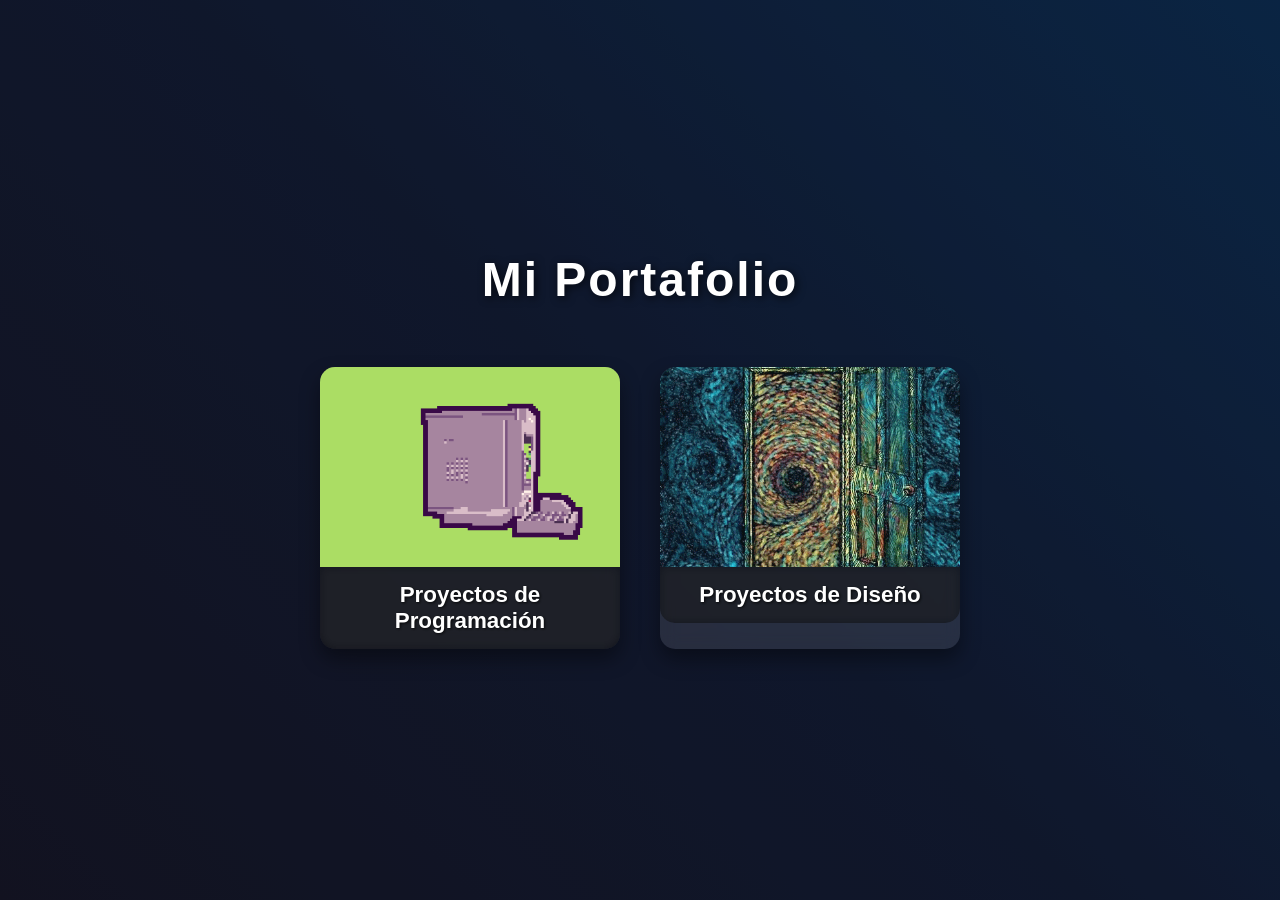
==== commit b83a46a2: "Update index.html" ====
--- a/index.html
+++ b/index.html
@@ -3,1045 +3,258 @@
 <head>
     <meta charset="UTF-8">
     <meta name="viewport" content="width=device-width, initial-scale=1.0">
-    <title>Mario Eliseo Sandoval Platero - Portafolio</title>
+    <title>Mi Portafolio</title>
     <style>
-        * { margin: 0; padding: 0; box-sizing: border-box; }
-
+        * {
+            margin: 0;
+            padding: 0;
+            box-sizing: border-box;
+            font-family: 'Segoe UI', Tahoma, Geneva, Verdana, sans-serif;
+        }
+        
         body {
-            font-family: 'Segoe UI', Tahoma, Geneva, Verdana, sans-serif;
-            background: linear-gradient(135deg, #0f0c29, #302b63, #24243e);
-            color: #e0e0e0;
-            line-height: 1.6;
             overflow-x: hidden;
-        }
-
-        .container { max-width: 1200px; margin: 0 auto; padding: 20px; }
-
-        header {
+            overflow-y: auto;
+            min-height: 100vh;
+            display: flex;
+            justify-content: center;
+            align-items: center;
+            background: #000;
+            padding: 40px 20px;
+        }
+        
+        #gif-background {
+            position: fixed;
+            top: 0;
+            left: 0;
+            width: 100%;
+            height: 100%;
+            object-fit: cover;
+            z-index: -1;
+        }
+        
+        .video-placeholder {
+            position: fixed;
+            top: 0;
+            left: 0;
+            width: 100%;
+            height: 100%;
+            background: linear-gradient(45deg, #1a1a2e, #16213e, #0f3460);
+            z-index: -2;
+        }
+        
+        .overlay {
+            position: fixed;
+            top: 0;
+            left: 0;
+            width: 100%;
+            height: 100%;
+            background: rgba(0, 0, 0, 0.3);
+            z-index: 0;
+        }
+        
+        .menu-container {
+            display: flex;
+            flex-direction: column;
+            align-items: center;
+            gap: 40px;
+            z-index: 1;
             text-align: center;
-            padding: 80px 20px;
-            background: linear-gradient(135deg, rgba(106, 17, 203, 0.1), rgba(37, 117, 252, 0.1));
-            border-radius: 20px;
-            margin-bottom: 60px;
-            backdrop-filter: blur(10px);
-            border: 1px solid rgba(255, 255, 255, 0.1);
-            animation: fadeIn 1s ease;
-        }
-
+            padding: 20px;
+            width: 100%;
+            max-width: 1200px;
+        }
+        
         h1 {
-            font-size: 3em;
-            background: linear-gradient(135deg, #a78bfa, #60a5fa);
-            -webkit-background-clip: text;
-            -webkit-text-fill-color: transparent;
-            background-clip: text;
+            color: white;
+            font-size: 3rem;
             margin-bottom: 20px;
-            animation: slideDown 1s ease;
-        }
-
-        .welcome { font-size: 1.3em; color: #cbd5e1; margin-bottom: 30px; }
-
-        .project {
-            background: rgba(30, 27, 75, 0.6);
-            backdrop-filter: blur(10px);
-            border-radius: 20px;
-            padding: 40px;
-            margin-bottom: 50px;
-            border: 1px solid rgba(139, 92, 246, 0.3);
-            transition: all 0.5s ease;
-            opacity: 0;
-            transform: translateY(50px);
-            animation: fadeInUp 0.8s ease forwards;
-        }
-
-        .project:nth-child(1) { animation-delay: 0.2s; }
-        .project:nth-child(2) { animation-delay: 0.4s; }
-        .project:nth-child(3) { animation-delay: 0.6s; }
-        .project:nth-child(4) { animation-delay: 0.8s; }
-
-        .project:hover {
-            transform: translateY(-10px);
-            box-shadow: 0 20px 40px rgba(139, 92, 246, 0.4);
-            border-color: rgba(139, 92, 246, 0.6);
-        }
-
-        .project-title {
-            font-size: 2em;
-            color: #a78bfa;
-            margin-bottom: 20px;
-            display: flex;
+            text-shadow: 2px 2px 8px rgba(0, 0, 0, 0.7);
+            font-weight: 700;
+            letter-spacing: 2px;
+        }
+        
+        .buttons-container {
+            display: flex;
+            gap: 40px;
+            flex-wrap: wrap;
+            justify-content: center;
+            width: 100%;
+        }
+        
+        .menu-button {
+            position: relative;
+            width: 300px;
+            height: auto;
+            border: none;
+            border-radius: 15px;
+            overflow: visible;
+            cursor: pointer;
+            transition: all 0.4s ease;
+            box-shadow: 0 10px 20px rgba(0, 0, 0, 0.4);
+            background: rgba(255, 255, 255, 0.1);
+            backdrop-filter: blur(8px);
+            text-decoration: none;
+            display: flex;
+            flex-direction: column;
             align-items: center;
-            gap: 15px;
-            flex-wrap: wrap;
-        }
-
-        .project-number {
-            background: linear-gradient(135deg, #8b5cf6, #3b82f6);
-            width: 50px;
-            height: 50px;
-            border-radius: 50%;
-            display: flex;
-            align-items: center;
-            justify-content: center;
-            font-size: 1.2em;
+        }
+        
+        .menu-button:hover {
+            transform: translateY(-12px) scale(1.03);
+            box-shadow: 0 20px 30px rgba(0, 0, 0, 0.5);
+        }
+        
+        .button-gif-container {
+            width: 100%;
+            height: 200px;
+            overflow: hidden;
+            border-radius: 15px 15px 0 0;
+        }
+        
+        .button-gif {
+            width: 100%;
+            height: 100%;
+            object-fit: cover;
+            transition: transform 0.5s ease;
+        }
+        
+        .menu-button:hover .button-gif {
+            transform: scale(1.1);
+        }
+        
+        .button-text {
+            width: 100%;
+            padding: 15px 18px;
+            background: rgba(0, 0, 0, 0.5);
+            backdrop-filter: blur(5px);
+            color: white;
+            font-size: 1.4rem;
             font-weight: bold;
-            flex-shrink: 0;
-        }
-
-        .tech-stack { display: flex; gap: 10px; flex-wrap: wrap; margin: 20px 0; }
-        .tech-tag {
-            background: rgba(59, 130, 246, 0.2);
-            color: #60a5fa;
-            padding: 5px 15px;
-            border-radius: 15px;
-            font-size: 0.85em;
-            border: 1px solid rgba(59, 130, 246, 0.4);
-        }
-
-        .project-description { color: #cbd5e1; margin: 20px 0; font-size: 1.05em; }
-
-        .features {
-            background: rgba(139, 92, 246, 0.1);
-            border-left: 3px solid #8b5cf6;
-            padding: 20px;
-            margin: 20px 0;
-            border-radius: 10px;
-        }
-
-        .features h3 { color: #a78bfa; margin-bottom: 15px; }
-        .features ul { list-style: none; padding-left: 0; }
-        .features li { padding: 8px 0; padding-left: 25px; position: relative; }
-        .features li:before { content: "▹"; position: absolute; left: 0; color: #60a5fa; font-size: 1.5em; }
-
-        /* Botón futurista */
-        .btn-futurista {
-            display: inline-block;
-            margin: 15px 0;
-            padding: 12px 25px;
-            font-size: 1.1em;
-            font-weight: bold;
-            color: #0ff;
-            background: transparent;
-            border: 2px solid #0ff;
-            border-radius: 8px;
-            cursor: pointer;
-            text-decoration: none;
-            position: relative;
-            overflow: hidden;
-            transition: all 0.3s ease;
-        }
-        .btn-futurista::before {
-            content: "";
-            position: absolute;
-            top: 0; left: -100%;
-            width: 100%; height: 100%;
-            background: linear-gradient(120deg, transparent, rgba(0,255,255,0.3), transparent);
-            transition: 0.5s;
-        }
-        .btn-futurista:hover::before {
-            left: 100%;
-        }
-        .btn-futurista:hover {
-            background: #0ff;
-            color: #000;
-            box-shadow: 0 0 15px #0ff, 0 0 30px #0ff;
-        }
-
-        .descargas {
-            margin-top: 10px;
-        }
-        .descargas a {
-            color: #ff0;
-            text-decoration: none;
-            font-weight: bold;
-            display: inline-block;
-            margin-right: 15px;
-        }
-        .descargas a:hover {
-            text-decoration: underline;
-        }
-
-        .image-gallery {
-            display: grid;
-            grid-template-columns: repeat(auto-fit, minmax(300px, 1fr));
-            gap: 20px;
-            margin: 20px 0;
-        }
-
-        .image-gallery iframe {
-            width: 100%;
-            height: 400px;
-            border-radius: 15px;
-            border: 2px solid rgba(139,92,246,0.3);
-            transition: all 0.3s ease;
-        }
-
-        .image-gallery iframe:hover {
-            border-color: rgba(139, 92, 246, 0.6);
-            box-shadow: 0 10px 30px rgba(139, 92, 246, 0.4);
-        }
-
-        /* Estilos para el juego Space Invaders */
-        .game-container { 
-            position: relative; 
-            margin: 20px auto; 
-            width: 100%; 
-            max-width: 800px; 
-            background: rgba(0, 0, 0, 0.8);
-            border-radius: 15px;
-            padding: 20px;
-            border: 2px solid rgba(0, 255, 0, 0.3);
-        }
-
-        #gameCanvas {
-            display: block;
-            width: 100%;
-            height: auto;
-            max-height: 60vh;
-            border: 2px solid #00ff00;
-            border-radius: 10px;
-            background: #000;
-            box-shadow: 0 0 20px #00ff00;
-        }
-
-        .game-ui {
-            display: flex;
-            justify-content: space-between;
-            width: 100%;
-            margin-bottom: 15px;
-            padding: 10px 15px;
-            background: rgba(0, 0, 0, 0.7);
-            border: 2px solid #00ff00;
-            border-radius: 10px;
-            font-size: 14px;
-        }
-
-        .stats { display: flex; gap: 15px; }
-        .stat { text-align: center; }
-        .stat-value { font-size: 18px; font-weight: bold; color: #00ff00; }
-        .stat-label { font-size: 12px; color: #00ff00; opacity: 0.8; }
-
-        .game-controls { display: flex; gap: 10px; align-items: center; }
-
-        .game-btn {
-            background: linear-gradient(135deg, #00ff00, #009900);
-            border: none;
-            color: #000;
-            padding: 8px 15px;
-            border-radius: 5px;
-            font-family: 'Courier New', monospace;
-            font-weight: bold;
-            cursor: pointer;
-            transition: all .3s;
-            font-size: 12px;
-        }
-
-        .game-btn:hover { transform: translateY(-2px); }
-        .game-btn:active { transform: translateY(0); }
-
-        .mobile-controls {
-            display: none;
-            position: relative;
-            justify-content: space-between;
-            padding: 15px 0;
-            margin-top: 10px;
-        }
-
-        .mobile-btn {
-            width: 60px;
-            height: 60px;
-            border-radius: 50%;
-            background: rgba(0, 255, 0, 0.3);
-            border: 2px solid #00ff00;
-            color: #00ff00;
-            font-size: 20px;
-            display: flex;
-            align-items: center;
-            justify-content: center;
-            touch-action: manipulation;
-        }
-
-        .mobile-shoot { background: rgba(255, 0, 0, 0.3); border: 2px solid #ff4444; color: #ff4444; }
-
-        .game-screen {
-            position: absolute;
-            top: 50%;
-            left: 50%;
-            transform: translate(-50%, -50%);
-            background: rgba(0, 0, 0, 0.95);
-            padding: 30px;
-            border: 3px solid #00ff00;
-            border-radius: 15px;
+            text-shadow: 1px 1px 3px rgba(0, 0, 0, 0.8);
             text-align: center;
-            z-index: 10;
-            width: 90%;
-            max-width: 400px;
-        }
-
-        #gameStartScreen { display: block; }
-        #gameOverScreen { display: none; }
-
-        .game-title {
-            color: #00ff00;
-            font-size: 28px;
-            margin-bottom: 15px;
-            text-shadow: 0 0 10px #00ff00;
-        }
-
-        .game-instructions {
-            margin: 15px 0;
-            padding: 15px;
-            background: rgba(0, 255, 0, 0.1);
-            border-radius: 10px;
-            border: 1px solid #00ff00;
-        }
-
-        footer {
-            text-align: center;
-            padding: 60px 20px;
-            background: rgba(30, 27, 75, 0.6);
-            backdrop-filter: blur(10px);
-            border-radius: 20px;
-            margin-top: 60px;
-            border: 1px solid rgba(139, 92, 246, 0.3);
-        }
-
-        .contact-title { font-size: 2em; color: #a78bfa; margin-bottom: 20px; }
-        .email {
-            font-size: 1.3em;
-            color: #60a5fa;
-            text-decoration: none;
-            padding: 15px 30px;
-            border: 2px solid #60a5fa;
-            border-radius: 50px;
-            display: inline-block;
-            transition: all 0.3s ease;
-            word-break: break-word;
-        }
-        .email:hover {
-            background: rgba(59, 130, 246, 0.2);
-            transform: scale(1.05);
-            box-shadow: 0 10px 30px rgba(59, 130, 246, 0.4);
-        }
-
-        @keyframes fadeIn { from { opacity: 0; } to { opacity: 1; } }
-        @keyframes slideDown { from { opacity: 0; transform: translateY(-30px); } to { opacity: 1; transform: translateY(0); } }
-        @keyframes fadeInUp { to { opacity: 1; transform: translateY(0); } }
-
+            border-radius: 0 0 15px 15px;
+        }
+        
+        /* Efectos específicos para cada botón */
+        .programming-button:hover {
+            box-shadow: 0 20px 30px rgba(0, 150, 255, 0.5);
+            border: 2px solid rgba(0, 150, 255, 0.5);
+        }
+        
+        .design-button:hover {
+            box-shadow: 0 20px 30px rgba(255, 100, 200, 0.5);
+            border: 2px solid rgba(255, 100, 200, 0.5);
+        }
+        
         @media (max-width: 768px) {
-            h1 { font-size: 2em; }
-            .welcome { font-size: 1.1em; }
-            .project { padding: 25px; }
-            .project-title { font-size: 1.5em; }
-            .container { padding: 10px; }
-            header { padding: 50px 15px; }
-            .features { padding: 15px; }
-            .image-gallery { grid-template-columns: 1fr; }
-            .image-gallery iframe { height: 300px; }
-            .email { font-size: 1em; padding: 12px 20px; }
-            .mobile-controls { display: flex; }
-            .game-title { font-size: 24px; }
-            .game-screen { padding: 20px; }
-        }
-
+            body {
+                padding: 30px 20px;
+            }
+            
+            .buttons-container {
+                flex-direction: column;
+            }
+            
+            h1 {
+                font-size: 2.2rem;
+            }
+            
+            .menu-button {
+                width: 280px;
+            }
+            
+            .button-gif-container {
+                height: 180px;
+            }
+        }
+        
         @media (max-width: 480px) {
-            h1 { font-size: 1.5em; }
-            .project-title { font-size: 1.2em; }
-            .project-number { width: 40px; height: 40px; font-size: 1em; }
-            .mobile-btn { width: 50px; height: 50px; font-size: 18px; }
-            .game-btn { padding: 6px 12px; font-size: 11px; }
+            body {
+                padding: 20px 15px;
+            }
+            
+            h1 {
+                font-size: 1.8rem;
+            }
+            
+            .menu-button {
+                width: 260px;
+            }
+            
+            .button-gif-container {
+                height: 160px;
+            }
+            
+            .button-text {
+                font-size: 1.2rem;
+            }
         }
     </style>
 </head>
 <body>
-    <div class="container">
-        <header>
-            <h1>Mario Eliseo Sandoval Platero</h1>
-            <p class="welcome">Bienvenido a mi portafolio de proyectos</p>
-        </header>
-
-        <!-- Proyecto 1: Sistema de Gestión -->
-        <div class="project">
-            <div class="project-title">
-                <div class="project-number">01</div>
-                Sistema de Gestión de Ventas y Facturación
-            </div>
-            
-            <div class="tech-stack">
-                <span class="tech-tag">Angular</span>
-                <span class="tech-tag">Node.js</span>
-                <span class="tech-tag">Express</span>
-                <span class="tech-tag">JSON Server</span>
-                <span class="tech-tag">JWT</span>
-            </div>
-
-            <p class="project-description">
-                Aplicación web completa para la gestión integral de ventas y facturación. Este sistema permite administrar órdenes, facturas, usuarios, pagos y generar reportes detallados, todo con un robusto sistema de autenticación y control de usuarios activos.
-            </p>
-
-            <!-- Botón en lugar del iframe -->
-            <a class="btn-futurista" href="https://drive.google.com/file/d/1HEgfED-ydiEruk10kEmybLsoFGbaCSPh/view?usp=sharin" target="_blank">🚀 Ver video del proyecto</a>
-            
-            <!-- Links de descarga -->
-            <div class="descargas">
-                <a href="https://drive.google.com/file/d/19r55gZlAoRkpBxLS4dbb3_-P5jqhrxm3/view?usp=sharing" target="_blank">📥 Descargar Sistema de Gestión</a>
-            </div>
-
-            <div class="features">
-                <h3>Características Principales</h3>
-                <ul>
-                    <li><strong>Autenticación JWT:</strong> Sistema de login y registro seguro con tokens de autenticación</li>
-                    <li><strong>Gestión de Usuarios:</strong> Control de usuarios activos con registro de hora de login</li>
-                    <li><strong>Órdenes y Facturas:</strong> CRUD completo para crear, editar y eliminar documentos comerciales</li>
-                    <li><strong>Cálculos Automáticos:</strong> Sistema inteligente de autocálculo de impuestos y totales</li>
-                    <li><strong>Métodos de Pago Múltiples:</strong> Soporte para efectivo, tarjeta, Bitcoin, Chivo Wallet y pagos mixtos</li>
-                    <li><strong>Estado de Facturación:</strong> Cambio automático y manual del estado de las facturas</li>
-                    <li><strong>Persistencia de Datos:</strong> Almacenamiento confiable con JSON Server</li>
-                    <li><strong>Rutas Protegidas:</strong> Guards de autenticación y prevención de pérdida de datos</li>
-                </ul>
-            </div>
-
-            <div class="features">
-                <h3>Arquitectura Técnica</h3>
-                <ul>
-                    <li><strong>Frontend:</strong> Desarrollado en Angular con enlace bidireccional mediante ngModel</li>
-                    <li><strong>Backend:</strong> Servidor Express con API REST en Node.js</li>
-                    <li><strong>Base de Datos:</strong> JSON Server para prototipado rápido y desarrollo ágil</li>
-                    <li><strong>Seguridad:</strong> Implementación de AuthGuard y CanDeactivateGuard</li>
-                    <li><strong>Navegación:</strong> Sistema de rutas con sidebar dinámico para mejor UX</li>
-                </ul>
-            </div>
+    <img id="gif-background" src="vdin.gif" alt="Background">
+    
+    <div class="video-placeholder"></div>
+    <div class="overlay"></div>
+    
+    <div class="menu-container">
+        <h1>Mi Portafolio</h1>
+        
+        <div class="buttons-container">
+            <a href="portafoliofusionprogramacion.html" class="menu-button programming-button">
+                <div class="button-gif-container">
+                    <img src="oldpc.gif" alt="Programación" class="button-gif">
+                </div>
+                <div class="button-text">Proyectos de Programación</div>
+            </a>
+            
+            <a href="portafoliodiseñofusion.html" class="menu-button design-button">
+                <div class="button-gif-container">
+                    <img src="puerta.gif" alt="Diseño" class="button-gif">
+                </div>
+                <div class="button-text">Proyectos de Diseño</div>
+            </a>
         </div>
-
-        <!-- Proyecto 2: Chat Ollama -->
-        <div class="project">
-            <div class="project-title">
-                <div class="project-number">02</div>
-                Interfaz Web para Chat con Ollama
-            </div>
-            
-            <div class="tech-stack">
-                <span class="tech-tag">Python</span>
-                <span class="tech-tag">Bottle</span>
-                <span class="tech-tag">Ollama</span>
-                <span class="tech-tag">JavaScript</span>
-                <span class="tech-tag">HTML/CSS</span>
-            </div>
-
-            <p class="project-description">
-                Sistema de chat inteligente que integra modelos de lenguaje local mediante Ollama. Permite mantener conversaciones con IA de forma fluida, con soporte para personalidades personalizadas y gestión completa de sesiones persistentes.
-            </p>
-
-            <!-- Botón en lugar del iframe -->
-            <a class="btn-futurista" href="https://drive.google.com/file/d/11AijV8lp3JU_jt2fWqKUfAqRS3E4A_nB/view?usp=sharing" target="_blank">🚀 Ver video del proyecto</a>
-            
-            <!-- Links de descarga -->
-            <div class="descargas">
-                <a href="https://drive.google.com/file/d/169qLoVCvbGtehIEhOp0trlRzZ5Bl8zSf/view?usp=sharing" target="_blank">📥 Descargar Interfaz Web</a>
-            </div>
-
-            <div class="features">
-                <h3>Características Principales</h3>
-                <ul>
-                    <li><strong>Chat en Streaming:</strong> Respuestas en tiempo real con visualización progresiva del texto</li>
-                    <li><strong>Persistencia de Conversaciones:</strong> Todas las sesiones se guardan automáticamente en formato JSON</li>
-                    <li><strong>Reanudación de Chats:</strong> Capacidad de retomar conversaciones anteriores con todo el contexto preservado</li>
-                    <li><strong>Sistema de Personalidades:</strong> Creación, edición y gestión de diferentes comportamientos del asistente</li>
-                    <li><strong>Selección de Modelos:</strong> Interfaz para elegir entre diferentes modelos de Ollama disponibles</li>
-                    <li><strong>Síntesis de Voz:</strong> Lectura en voz alta de respuestas (compatible con Termux en Android)</li>
-                    <li><strong>Interfaz Dinámica:</strong> Gifs animados que cambian según el estado de ánimo detectado en las respuestas</li>
-                </ul>
-            </div>
-
-            <div class="features">
-                <h3>Funcionalidades Técnicas</h3>
-                <ul>
-                    <li><strong>Backend Python:</strong> Servidor ligero construido con framework Bottle</li>
-                    <li><strong>Integración Ollama:</strong> Comunicación directa con modelos LLM locales mediante API</li>
-                    <li><strong>Gestión de Sesiones:</strong> Sistema de archivos JSON en carpeta history/ para almacenamiento</li>
-                    <li><strong>Personalidades Editables:</strong> Archivos .txt en carpeta personalities/ para instrucciones del bot</li>
-                    <li><strong>Análisis de Emociones:</strong> Detección de palabras clave para cambiar la presentación visual</li>
-                    <li><strong>Panel de Control:</strong> Menú lateral con todas las opciones de configuración y gestión</li>
-                </ul>
-            </div>
-
-            <div class="features">
-                <h3>Casos de Uso</h3>
-                <ul>
-                    <li>Asistente personal con diferentes personalidades (sabio, serio, divertido, etc.)</li>
-                    <li>Herramienta de aprendizaje con contexto persistente</li>
-                    <li>Sistema de consultas técnicas con historial completo</li>
-                    <li>Experimentación con diferentes modelos de IA local sin depender de APIs externas</li>
-                </ul>
-            </div>
-        </div>
-
-        <!-- Proyecto 3: Space Invaders -->
-        <div class="project">
-            <div class="project-title">
-                <div class="project-number">03</div>
-                Space Invaders - Juego Arcade
-            </div>
-            
-            <div class="tech-stack">
-                <span class="tech-tag">HTML5 Canvas</span>
-                <span class="tech-tag">JavaScript</span>
-                <span class="tech-tag">CSS3</span>
-                <span class="tech-tag">Juego Arcade</span>
-                <span class="tech-tag">Responsive Design</span>
-            </div>
-
-            <p class="project-description">
-                Juego clásico Space Invaders recreado con HTML5 Canvas y JavaScript. Esta versión cuenta con resolución interna fija de 800×600 que se escala automáticamente a cualquier pantalla, enemigos con movimiento en ola, sistema de niveles progresivos y controles optimizados para PC y móvil.
-            </p>
-
-            <!-- Contenedor del juego -->
-            <div class="game-container">
-                <div class="game-ui">
-                    <div class="stats">
-                        <div class="stat"><div class="stat-value" id="score">0</div><div class="stat-label">PUNTOS</div></div>
-                        <div class="stat"><div class="stat-value" id="lives">3</div><div class="stat-label">VIDAS</div></div>
-                        <div class="stat"><div class="stat-value" id="level">1</div><div class="stat-label">NIVEL</div></div>
-                    </div>
-                    <div class="game-controls">
-                        <button class="game-btn" id="startBtn">INICIAR</button>
-                        <button class="game-btn" id="pauseBtn">PAUSAR</button>
-                        <button class="game-btn" id="resetBtn">REINICIAR</button>
-                    </div>
-                </div>
-
-                <canvas id="gameCanvas"></canvas>
-
-                <div class="mobile-controls">
-                    <div class="mobile-btn" id="leftBtn">←</div>
-                    <div class="mobile-btn mobile-shoot" id="shootBtn">⚡</div>
-                    <div class="mobile-btn" id="rightBtn">→</div>
-                </div>
-
-                <div class="game-screen" id="gameStartScreen">
-                    <h2 class="game-title">SPACE INVADERS</h2>
-                    <div class="game-instructions">
-                        <h3>CONTROLES:</h3>
-                        <p>FLECHAS: Mover nave</p>
-                        <p>ESPACIO: Disparar</p>
-                        <p>P: Pausar juego</p>
-                        <p>Usa botones en móvil</p>
-                    </div>
-                    <p>Destruye los invasores espaciales</p>
-                    <button class="game-btn" id="startGameBtn" style="font-size:16px;padding:10px 20px;margin-top:10px;">JUGAR</button>
-                    <div style="color:#ffff00;margin-top:10px;">RÉCORD: <span id="highScoreValue">0</span></div>
-                </div>
-
-                <div class="game-screen" id="gameOverScreen">
-                    <h2 class="game-title">JUEGO TERMINADO</h2>
-                    <div style="color:#00ff00;font-size:20px;margin:15px 0;">PUNTUACIÓN: <span id="finalScore">0</span></div>
-                    <p id="gameOverMessage"></p>
-                    <button class="game-btn" id="restartBtn" style="font-size:14px;padding:8px 16px;margin-top:10px;">JUGAR DE NUEVO</button>
-                </div>
-            </div>
-
-            <div class="features">
-                <h3>Características del Juego</h3>
-                <ul>
-                    <li><strong>Resolución Interna Estable:</strong> 800×600 fijos que se escalan visualmente sin afectar la jugabilidad</li>
-                    <li><strong>Movimiento de Enemigos:</strong> Patrón clásico en "ola" que baja y acelera progresivamente</li>
-                    <li><strong>Sistema de Niveles:</strong> Dificultad progresiva con aumento de velocidad en cada nivel</li>
-                    <li><strong>Controles Multiplataforma:</strong> Teclado para PC y controles táctiles para móviles</li>
-                    <li><strong>Sistema de Vidas:</strong> 3 vidas iniciales con game over al agotarse</li>
-                    <li><strong>Persistencia de Records:</strong> Almacenamiento local del récord de puntuación</li>
-                    <li><strong>Detección de Colisiones:</strong> Sistema preciso de colisión bala-enemigo y bala-jugador</li>
-                </ul>
-            </div>
-
-            <div class="features">
-                <h3>Tecnologías Implementadas</h3>
-                <ul>
-                    <li><strong>HTML5 Canvas:</strong> Renderizado del juego y elementos gráficos</li>
-                    <li><strong>JavaScript ES6+:</strong> Lógica del juego, física y gestión de estados</li>
-                    <li><strong>CSS3 Responsive:</strong> Adaptación visual a diferentes tamaños de pantalla</li>
-                    <li><strong>LocalStorage API:</strong> Persistencia del récord de puntuación</li>
-                    <li><strong>Touch Events:</strong> Controles táctiles para dispositivos móviles</li>
-                    <li><strong>RequestAnimationFrame:</strong> Bucle de juego optimizado para 60fps</li>
-                </ul>
-            </div>
-        </div>
-
-        <!-- Proyecto 4: Diseño Gráfico (movido de proyecto 3 a 4) -->
-        <div class="project">
-            <div class="project-title">
-                <div class="project-number">04</div>
-                Brand Identity Pack - Tienda Angelo
-            </div>
-            
-            <div class="tech-stack">
-                <span class="tech-tag">Diseño Gráfico</span>
-                <span class="tech-tag">Branding</span>
-                <span class="tech-tag">IA Generativa</span>
-                <span class="tech-tag">Identidad Visual</span>
-            </div>
-
-            <p class="project-description">
-                Desarrollo completo de identidad de marca para "Angelo", una tienda de productos básicos. Este proyecto abarca desde el logotipo hasta la implementación en materiales digitales y físicos, creando una imagen de marca cohesiva y profesional.
-            </p>
-
-            <div class="image-gallery">
-                <iframe src="https://drive.google.com/file/d/1usSLMI8wKyMws1UPAIBjp4osnd-aIZVU/preview"
-                        allow="autoplay"></iframe>
-                <iframe src="https://drive.google.com/file/d/1zKB22_pzS2fNJMBDoM3VSrEYqw156NL8/preview"
-                        allow="autoplay"></iframe>
-            </div>
-
-            <div class="features">
-                <h3>Componentes del Brand Pack</h3>
-                <ul>
-                    <li><strong>Logotipo Principal:</strong> Diseño versátil con texto + ícono, optimizado para diferentes usos</li>
-                    <li><strong>Variaciones del Logo:</strong> Versión solo ícono, solo texto y monocromática para máxima flexibilidad</li>
-                    <li><strong>Material Digital:</strong> Banner web horizontal (1920x600px) para sitio web y redes sociales</li>
-                    <li><strong>Redes Sociales:</strong> Post cuadrado para Instagram (1080x1080px) y story vertical (1080x1920px)</li>
-                    <li><strong>Material Impreso:</strong> Flyer A5 frente y reverso con espacio para promociones</li>
-                    <li><strong>Tarjetas de Presentación:</strong> Diseño minimalista que refleja la identidad de marca</li>
-                    <li><strong>Rótulo Exterior:</strong> Mockup de señalización para fachada de tienda</li>
-                    <li><strong>Decoración Interior:</strong> Aplicación de colores de marca en ambiente de tienda</li>
-                    <li><strong>Packaging:</strong> Bolsas de papel kraft y cajas personalizadas con logo</li>
-                </ul>
-            </div>
-
-            <div class="features">
-                <h3>Enfoque Visual y Estilo</h3>
-                <ul>
-                    <li><strong>Estilo Moderno:</strong> Diseño limpio y contemporáneo que transmite profesionalismo</li>
-                    <li><strong>Accesibilidad:</strong> Colores cálidos y tipografía clara para fácil lectura</li>
-                    <li><strong>Versatilidad:</strong> Funciona tanto en medios digitales como impresos</li>
-                    <li><strong>Cohesión Visual:</strong> Todos los elementos mantienen consistencia en estilo y mensaje</li>
-                    <li><strong>Escalabilidad:</strong> El logo funciona desde tamaños pequeños hasta grandes formatos</li>
-                </ul>
-            </div>
-
-            <div class="features">
-                <h3>Proceso de Desarrollo</h3>
-                <ul>
-                    <li>Análisis del mercado objetivo y competencia</li>
-                    <li>Definición de personalidad de marca y valores</li>
-                    <li>Generación y refinamiento mediante IA generativa</li>
-                    <li>Creación de mockups profesionales para presentación</li>
-                    <li>Desarrollo de guía de aplicación para diferentes medios</li>
-                </ul>
-            </div>
-        </div>
-
-        <footer>
-            <h2 class="contact-title">¿Interesado en mi trabajo?</h2>
-            <p style="color: #cbd5e1; margin-bottom: 30px;">No dudes en contactarme para colaboraciones o proyectos</p>
-            <a href="mailto:sandovalplateromarioeliseo@gmail.com" class="email">
-                sandovalplateromarioeliseo@gmail.com
-            </a>
-        </footer>
     </div>
 
     <script>
-        // ========== SPACE INVADERS - CÓDIGO DEL JUEGO ==========
-        
-        /* ---------- CONFIGURACIÓN (resolución interna fija) ---------- */
-        const canvas = document.getElementById('gameCanvas');
-        const ctx = canvas.getContext('2d');
-
-        // Resolución interna fija para evitar desalineos
-        const INTERNAL_WIDTH = 800;
-        const INTERNAL_HEIGHT = 600;
-
-        // Forzamos la resolución interna y luego escalamos con CSS
-        canvas.width = INTERNAL_WIDTH;
-        canvas.height = INTERNAL_HEIGHT;
-
-        // Elementos UI del juego
-        const gameStartScreen = document.getElementById('gameStartScreen');
-        const gameOverScreen = document.getElementById('gameOverScreen');
-        const scoreElement = document.getElementById('score');
-        const livesElement = document.getElementById('lives');
-        const levelElement = document.getElementById('level');
-        const finalScoreElement = document.getElementById('finalScore');
-        const highScoreElement = document.getElementById('highScoreValue');
-        const gameOverMessage = document.getElementById('gameOverMessage');
-
-        // Botones del juego
-        document.getElementById('startGameBtn').addEventListener('click', startGame);
-        document.getElementById('restartBtn').addEventListener('click', startGame);
-        document.getElementById('startBtn').addEventListener('click', startGame);
-        document.getElementById('pauseBtn').addEventListener('click', togglePause);
-        document.getElementById('resetBtn').addEventListener('click', resetGame);
-
-        // Controles móviles
-        const leftBtn = document.getElementById('leftBtn');
-        const rightBtn = document.getElementById('rightBtn');
-        const shootBtn = document.getElementById('shootBtn');
-
-        /* ---------- ESTADO DEL JUEGO ---------- */
-        let game = {
-            running: false,
-            paused: false,
-            score: 0,
-            lives: 3,
-            level: 1,
-            highScore: parseInt(localStorage.getItem('spaceInvadersHighScore')) || 0
-        };
-
-        // Jugador (posiciones calculadas en la resolución interna)
-        const player = {
-            x: INTERNAL_WIDTH / 2 - 25,
-            y: INTERNAL_HEIGHT - 50,
-            width: 50,
-            height: 30,
-            speed: 7,
-            color: '#00ff00'
-        };
-
-        let bullets = [];
-        let enemyBullets = [];
-        let enemies = [];
-        const enemyRows = 5;
-        const enemyCols = 10;
-        const enemyWidth = 40;
-        const enemyHeight = 30;
-        let enemySpeed = 1;
-        let enemyDirection = 1;
-
-        const keys = {};
-        let touchControls = { left:false, right:false };
-
-        /* ---------- ESCALADO VISUAL (NO CAMBIAR resolución interna) ---------- */
-        function resizeCanvasVisual() {
-            const container = canvas.parentElement;
-            const containerWidth = container.clientWidth;
-            // calc scale to fit width, but respect viewport height
-            let scale = containerWidth / INTERNAL_WIDTH;
-            let maxHeightScale = (window.innerHeight * 0.6) / INTERNAL_HEIGHT;
-            scale = Math.min(scale, maxHeightScale);
-            // don't allow scale to be 0 or negative
-            if (!isFinite(scale) || scale <= 0) scale = 1;
-            canvas.style.width = (INTERNAL_WIDTH * scale) + 'px';
-            canvas.style.height = (INTERNAL_HEIGHT * scale) + 'px';
-        }
-
-        window.addEventListener('resize', resizeCanvasVisual);
-        window.addEventListener('orientationchange', () => setTimeout(resizeCanvasVisual, 100));
-
-        /* ---------- DIBUJADO ---------- */
-        function drawGameBackground() {
-            ctx.fillStyle = '#000';
-            ctx.fillRect(0,0,INTERNAL_WIDTH,INTERNAL_HEIGHT);
-        }
-
-        function drawPlayer() {
-            ctx.fillStyle = player.color;
-            ctx.beginPath();
-            ctx.moveTo(player.x, player.y + player.height);
-            ctx.lineTo(player.x + player.width/2, player.y);
-            ctx.lineTo(player.x + player.width, player.y + player.height);
-            ctx.closePath();
-            ctx.fill();
-            ctx.fillRect(player.x + player.width/4, player.y + player.height, player.width/2, 5);
-        }
-
-        function drawEnemies() {
-            enemies.forEach(enemy => {
-                if (!enemy.alive) return;
-                ctx.fillStyle = enemy.color;
-                ctx.beginPath();
-                ctx.arc(enemy.x + enemy.width/2, enemy.y + enemy.height/2, enemy.width/2, 0, Math.PI);
-                ctx.fill();
-                ctx.fillStyle = '#000';
-                ctx.beginPath();
-                ctx.arc(enemy.x + enemy.width/3, enemy.y + enemy.height/3, 3, 0, Math.PI*2);
-                ctx.arc(enemy.x + enemy.width*2/3, enemy.y + enemy.height/3, 3, 0, Math.PI*2);
-                ctx.fill();
+        document.addEventListener('DOMContentLoaded', function() {
+            const gif = document.getElementById('gif-background');
+            
+            // Efecto de hover mejorado para los botones
+            const buttons = document.querySelectorAll('.menu-button');
+            
+            buttons.forEach(button => {
+                button.addEventListener('mouseenter', function() {
+                    this.style.transform = 'translateY(-12px) scale(1.03)';
+                });
+                
+                button.addEventListener('mouseleave', function() {
+                    this.style.transform = 'translateY(0) scale(1)';
+                });
             });
-        }
-
-        function drawBullets() {
-            ctx.fillStyle = '#00ffff';
-            bullets.forEach(b => ctx.fillRect(b.x, b.y, b.width, b.height));
-            ctx.fillStyle = '#ff4444';
-            enemyBullets.forEach(b => ctx.fillRect(b.x, b.y, b.width, b.height));
-        }
-
-        /* ---------- LÓGICA ---------- */
-        function initEnemies() {
-            enemies = [];
-            const startX = 30;
-            const startY = 50;
-            const gapX = enemyWidth + 10;
-            const gapY = enemyHeight + 10;
-            for (let row=0; row<enemyRows; row++){
-                for (let col=0; col<enemyCols; col++){
-                    enemies.push({
-                        x: col * gapX + startX,
-                        y: row * gapY + startY,
-                        width: enemyWidth,
-                        height: enemyHeight,
-                        color: row === 0 ? '#ff4444' :
-                               row === 1 ? '#ffaa00' :
-                               row === 2 ? '#ffff00' :
-                               row === 3 ? '#00ff00' : '#00aaff',
-                        alive: true
-                    });
-                }
-            }
-        }
-
-        function updatePlayer() {
-            if (keys['ArrowLeft'] && player.x > 0) player.x -= player.speed;
-            if (keys['ArrowRight'] && player.x < INTERNAL_WIDTH - player.width) player.x += player.speed;
-            if (touchControls.left && player.x > 0) player.x -= player.speed;
-            if (touchControls.right && player.x < INTERNAL_WIDTH - player.width) player.x += player.speed;
-        }
-
-        function updateEnemies() {
-            let edgeReached = false;
-            enemies.forEach(enemy => {
-                if (!enemy.alive) return;
-                enemy.x += enemySpeed * enemyDirection;
-                if (enemy.x <= 0 || enemy.x + enemy.width >= INTERNAL_WIDTH) edgeReached = true;
+            
+            // Verificar si los GIFs existen, si no, usar placeholders
+            const gifs = document.querySelectorAll('.button-gif');
+            gifs.forEach(gif => {
+                gif.addEventListener('error', function() {
+                    if (this.alt === 'Programación') {
+                        this.src = 'data:image/svg+xml;utf8,<svg xmlns="http://www.w3.org/2000/svg" width="300" height="200" viewBox="0 0 300 200"><rect width="100%" height="100%" fill="%231a1a2e"/><text x="50%" y="50%" font-family="Arial" font-size="18" fill="white" text-anchor="middle" dominant-baseline="middle">GIF no disponible</text></svg>';
+                    } else {
+                        this.src = 'data:image/svg+xml;utf8,<svg xmlns="http://www.w3.org/2000/svg" width="300" height="200" viewBox="0 0 300 200"><rect width="100%" height="100%" fill="%230f3460"/><text x="50%" y="50%" font-family="Arial" font-size="18" fill="white" text-anchor="middle" dominant-baseline="middle">GIF no disponible</text></svg>';
+                    }
+                });
             });
-
-            if (edgeReached) {
-                enemyDirection *= -1;
-                enemies.forEach(enemy => { if (enemy.alive) enemy.y += 20; });
-            }
-
-            // Verificar si cualquier enemigo vivo llega al área del jugador
-            enemies.forEach(enemy => {
-                if (enemy.alive && (enemy.y + enemy.height) >= (player.y)) {
-                    gameOver('¡Los invasores han llegado a la Tierra!');
-                }
+            
+            // Verificar si el GIF de fondo existe, si no, usar el fondo de degradado
+            gif.addEventListener('error', function() {
+                console.log("El GIF no se pudo cargar, usando fondo de degradado");
+                document.querySelector('.video-placeholder').style.zIndex = '-1';
             });
-
-            // Disparo aleatorio de enemigos
-            if (Math.random() < 0.02 && game.running && !game.paused) {
-                const aliveEnemies = enemies.filter(e => e.alive);
-                if (aliveEnemies.length > 0) {
-                    const shooter = aliveEnemies[Math.floor(Math.random() * aliveEnemies.length)];
-                    enemyBullets.push({
-                        x: shooter.x + shooter.width/2 - 2,
-                        y: shooter.y + shooter.height,
-                        width: 4,
-                        height: 10,
-                        speed: 5
-                    });
-                }
-            }
-        }
-
-        function updateBullets() {
-            // Balas jugador
-            for (let i = bullets.length - 1; i >= 0; i--) {
-                bullets[i].y -= bullets[i].speed;
-                if (bullets[i].y + bullets[i].height < 0) { bullets.splice(i,1); continue; }
-
-                for (let j = 0; j < enemies.length; j++) {
-                    const e = enemies[j];
-                    if (e.alive &&
-                        bullets[i].x < e.x + e.width &&
-                        bullets[i].x + bullets[i].width > e.x &&
-                        bullets[i].y < e.y + e.height &&
-                        bullets[i].y + bullets[i].height > e.y) {
-
-                        e.alive = false;
-                        bullets.splice(i,1);
-                        game.score += 10 * game.level;
-                        updateScore();
-                        break;
-                    }
-                }
-            }
-
-            // Balas enemigas
-            for (let i = enemyBullets.length - 1; i >= 0; i--) {
-                enemyBullets[i].y += enemyBullets[i].speed;
-                if (enemyBullets[i].y > INTERNAL_HEIGHT) { enemyBullets.splice(i,1); continue; }
-
-                if (enemyBullets[i].x < player.x + player.width &&
-                    enemyBullets[i].x + enemyBullets[i].width > player.x &&
-                    enemyBullets[i].y < player.y + player.height &&
-                    enemyBullets[i].y + enemyBullets[i].height > player.y) {
-
-                    enemyBullets.splice(i,1);
-                    game.lives--;
-                    updateLives();
-                    if (game.lives <= 0) gameOver('¡Te han destruido!');
-                    break;
-                }
-            }
-        }
-
-        function checkLevelComplete() {
-            const alive = enemies.filter(e => e.alive).length;
-            if (alive === 0 && game.running) {
-                game.level++;
-                levelElement.textContent = game.level;
-                enemySpeed += 0.5;
-                initEnemies();
-            }
-        }
-
-        function updateScore() { scoreElement.textContent = game.score; }
-        function updateLives() { livesElement.textContent = game.lives; }
-
-        function shoot() {
-            if (game.running && !game.paused) {
-                bullets.push({
-                    x: player.x + player.width/2 - 2,
-                    y: player.y,
-                    width: 4,
-                    height: 10,
-                    speed: 10
-                });
-            }
-        }
-
-        /* ---------- BUCLE PRINCIPAL ---------- */
-        let rafId = null;
-        function gameLoop() {
-            if (!game.running || game.paused) return;
-
-            drawGameBackground();
-            updatePlayer();
-            updateEnemies();
-            updateBullets();
-            checkLevelComplete();
-
-            drawEnemies();
-            drawBullets();
-            drawPlayer();
-
-            rafId = requestAnimationFrame(gameLoop);
-        }
-
-        /* ---------- INICIO/PARA/REINICIO ---------- */
-        function startGame() {
-            // esconder pantallas
-            gameStartScreen.style.display = 'none';
-            gameOverScreen.style.display = 'none';
-
-            // reset básico
-            game.running = true;
-            game.paused = false;
-            game.score = 0;
-            game.lives = 3;
-            game.level = 1;
-
-            // reajustar jugador y arrays
-            player.x = INTERNAL_WIDTH / 2 - player.width / 2;
-            player.y = INTERNAL_HEIGHT - 50;
-            bullets = [];
-            enemyBullets = [];
-            enemySpeed = 1;
-            enemyDirection = 1;
-
-            // UI
-            updateScore();
-            updateLives();
-            levelElement.textContent = game.level;
-            highScoreElement.textContent = game.highScore;
-
-            // inicializar enemigos y recalcular escala visual
-            initEnemies();
-            resizeCanvasVisual();
-
-            // iniciar bucle
-            if (rafId) cancelAnimationFrame(rafId);
-            gameLoop();
-        }
-
-        function togglePause() {
-            if (!game.running) return;
-            game.paused = !game.paused;
-            document.getElementById('pauseBtn').textContent = game.paused ? 'REANUDAR' : 'PAUSAR';
-            if (!game.paused) gameLoop();
-        }
-
-        function resetGame() {
-            game.running = false;
-            if (rafId) cancelAnimationFrame(rafId);
-            startGame();
-        }
-
-        function gameOver(message) {
-            if (!game.running) return;
-            game.running = false;
-            if (rafId) cancelAnimationFrame(rafId);
-
-            if (game.score > game.highScore) {
-                game.highScore = game.score;
-                localStorage.setItem('spaceInvadersHighScore', game.highScore);
-                highScoreElement.textContent = game.highScore;
-            }
-
-            finalScoreElement.textContent = game.score;
-            gameOverMessage.textContent = message;
-            gameOverScreen.style.display = 'block';
-        }
-
-        /* ---------- EVENTOS (teclado, toque, mouse) ---------- */
-        window.addEventListener('keydown', (e) => {
-            keys[e.key] = true;
-            if ((e.key === ' ' || e.key === 'Spacebar') && game.running && !game.paused) {
-                shoot();
-                e.preventDefault();
-            }
-            if (e.key === 'p' || e.key === 'P') {
-                togglePause();
-                e.preventDefault();
-            }
-        });
-        window.addEventListener('keyup', (e) => { keys[e.key] = false; });
-
-        // Controles táctiles
-        leftBtn.addEventListener('touchstart', (e) => { e.preventDefault(); touchControls.left = true; });
-        leftBtn.addEventListener('touchend', (e) => { e.preventDefault(); touchControls.left = false; });
-        rightBtn.addEventListener('touchstart', (e) => { e.preventDefault(); touchControls.right = true; });
-        rightBtn.addEventListener('touchend', (e) => { e.preventDefault(); touchControls.right = false; });
-        shootBtn.addEventListener('touchstart', (e) => { e.preventDefault(); shoot(); });
-
-        // Clics para mouse
-        leftBtn.addEventListener('mousedown', () => touchControls.left = true);
-        leftBtn.addEventListener('mouseup', () => touchControls.left = false);
-        leftBtn.addEventListener('mouseleave', () => touchControls.left = false);
-
-        rightBtn.addEventListener('mousedown', () => touchControls.right = true);
-        rightBtn.addEventListener('mouseup', () => touchControls.right = false);
-        rightBtn.addEventListener('mouseleave', () => touchControls.right = false);
-
-        shootBtn.addEventListener('mousedown', shoot);
-
-        // Control pointer (mover nave con dedo/mouse sobre el canvas)
-        canvas.addEventListener('pointermove', (e) => {
-            // Convertir coordenadas del evento a coordenadas internas (respetando la escala visual)
-            const rect = canvas.getBoundingClientRect();
-            const scaleX = INTERNAL_WIDTH / rect.width;
-            const scaleY = INTERNAL_HEIGHT / rect.height;
-            const xInternal = (e.clientX - rect.left) * scaleX;
-            // Solo mover en X para evitar sobrescribir Y del jugador
-            player.x = xInternal - player.width/2;
-            if (player.x < 0) player.x = 0;
-            if (player.x > INTERNAL_WIDTH - player.width) player.x = INTERNAL_WIDTH - player.width;
-        });
-
-        // Prevenir scroll en botones
-        document.addEventListener('touchmove', (e) => {
-            if (e.target.classList.contains('mobile-btn')) e.preventDefault();
-        }, { passive:false });
-
-        /* ---------- INICIALIZACIÓN AL CARGAR ---------- */
-        window.addEventListener('load', () => {
-            resizeCanvasVisual();
-            highScoreElement.textContent = game.highScore;
-            gameStartScreen.style.display = 'block';
-            gameOverScreen.style.display = 'none';
-        });
-
-        window.addEventListener('DOMContentLoaded', () => {
-            game.running = false;
-            game.paused = false;
         });
     </script>
 </body>
 </html>
+</body>
+</html>
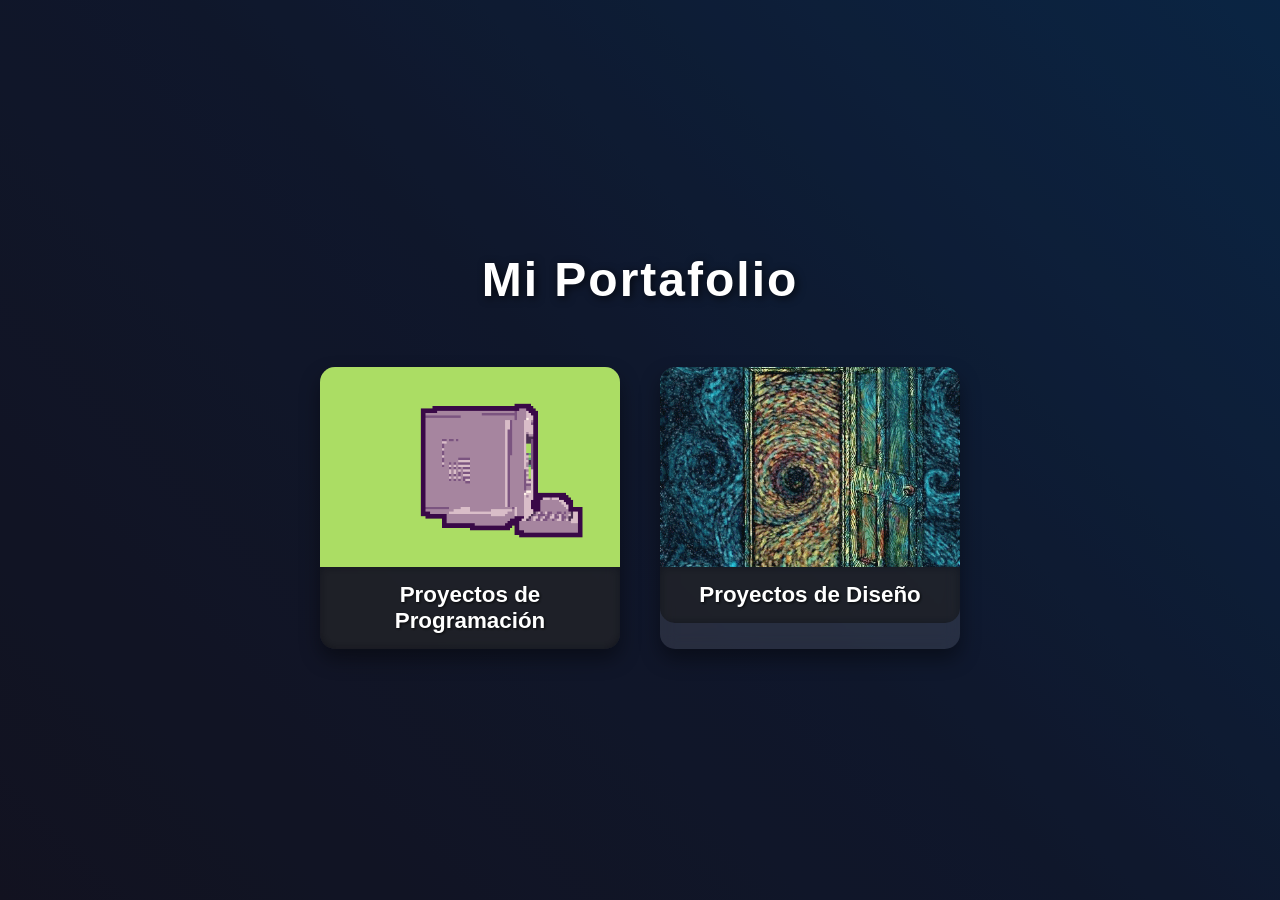
==== commit dcfe169e: "Update index.html" ====
--- a/index.html
+++ b/index.html
@@ -256,5 +256,3 @@
     </script>
 </body>
 </html>
-</body>
-</html>
